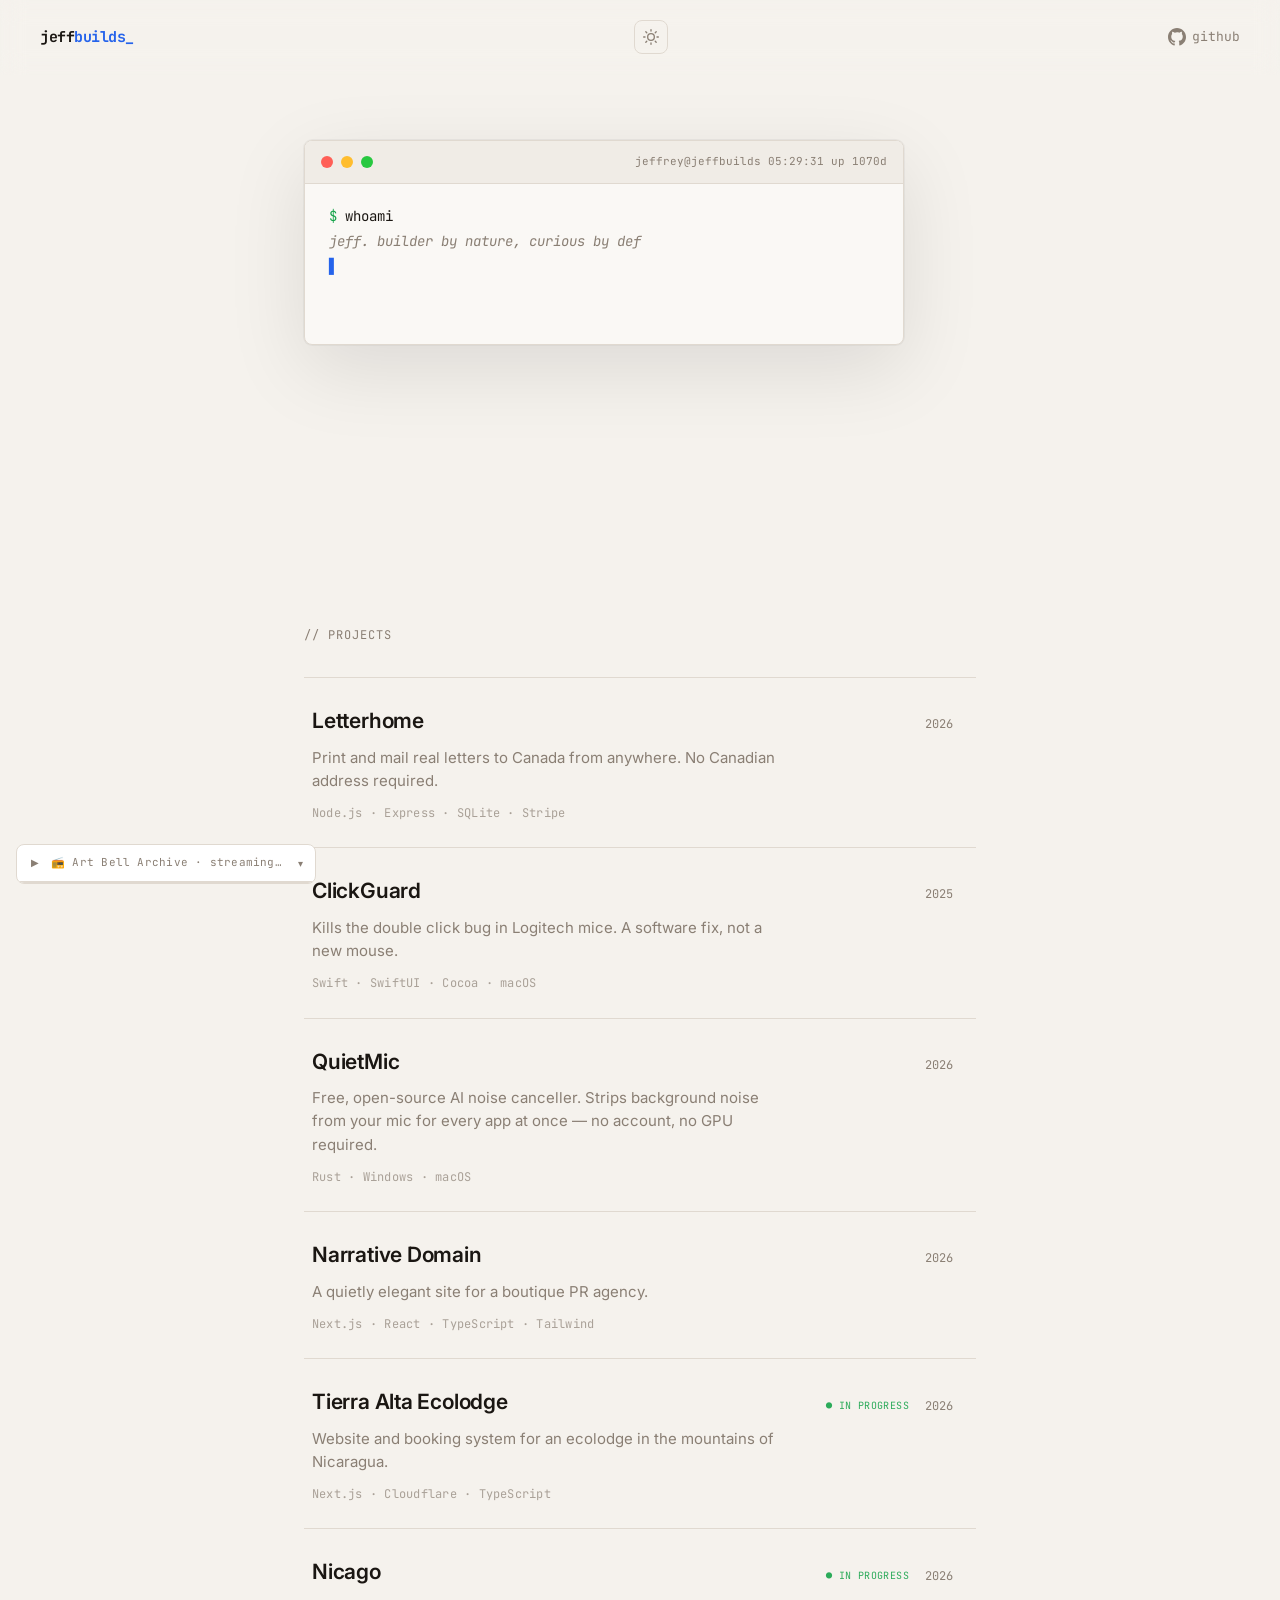
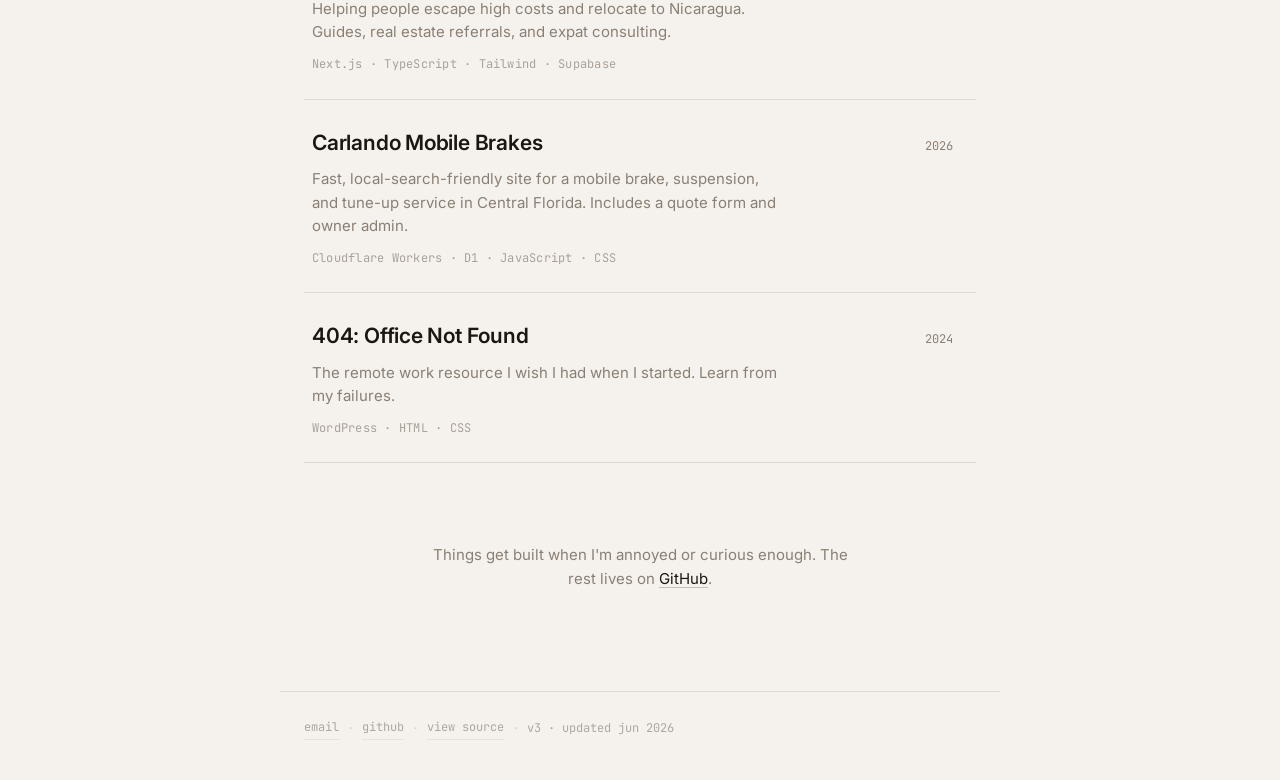
==== index.html @ b25c00d7 "Swap WatchTab for QuietMic; add noise-cancel project Co-Authored-By: Claude Sonnet 4.6 <noreply@anth" ====
<!DOCTYPE html>
<html lang="en">
<head>
  <meta charset="UTF-8">
  <script>document.documentElement.className += ' js';</script>
  <meta name="viewport" content="width=device-width, initial-scale=1.0">
  <title>Jeff Builds</title>
  <link rel="icon" type="image/svg+xml" href="favicon.svg">
  <link rel="apple-touch-icon" href="favicon.svg">
  <meta name="description" content="Jeff builds websites and tools like Letterhome, ClickGuard, Go on PR, and more. Usually because something annoyed him first.">
  <link rel="canonical" href="https://jeffbuilds.ca/">
  <meta property="og:type" content="website">
  <meta property="og:url" content="https://jeffbuilds.ca/">
  <meta property="og:title" content="Jeff Builds">
  <meta property="og:description" content="Jeff builds websites and tools like Letterhome, ClickGuard, Go on PR, and more. Usually because something annoyed him first.">
  <meta property="og:image" content="https://jeffbuilds.ca/og-image.png">
  <meta property="og:image:width" content="1200">
  <meta property="og:image:height" content="630">
  <meta name="twitter:card" content="summary_large_image">
  <meta name="twitter:title" content="Jeff Builds">
  <meta name="twitter:description" content="Websites and tools, usually built because something annoyed me first.">
  <meta name="twitter:image" content="https://jeffbuilds.ca/og-image.png">
  <meta name="theme-color" content="#0b0b0b">
  <link rel="preconnect" href="https://fonts.googleapis.com">
  <link rel="preconnect" href="https://fonts.gstatic.com" crossorigin>
  <link href="https://fonts.googleapis.com/css2?family=JetBrains+Mono:ital,wght@0,400;0,500;0,700;1,400&family=Inter:wght@400;500;600&display=swap" rel="stylesheet">
  <link rel="stylesheet" href="style.css">
  <!-- Privacy-friendly analytics (GoatCounter): no cookies, no banner -->
  <script data-goatcounter="https://jeffbuilds.goatcounter.com/count" async src="//gc.zgo.at/count.js"></script>
</head>
<body>
<!--
       _       __   __  _           _  _      _
      (_) ___ / _| / _|| |__  _  _ (_)| | __| | ___
      | |/ -_)  _||  _|| '_ \| || || || |/ _` |(_-<
     _/ |\___|_|  |_|  |_.__/ \_,_||_||_|\__,_|/__/
    |__/

    hand-coded by a human. no framework, no build step, 0 dependencies.
    you found the source. nice. the whole thing lives on github:
    https://github.com/officenotfound/jeffbuilds
    say hi → 404officenotfound@gmail.com   (or just type `help` up top)
-->

  <div class="crt-overlay" aria-hidden="true"></div>

  <nav>
    <span class="logo">jeff<span class="accent">builds</span><span class="cursor-blink">_</span></span>
    <button class="theme-toggle" id="theme-toggle" aria-label="Toggle light/dark mode">
      <svg class="icon-sun" width="16" height="16" viewBox="0 0 24 24" fill="none" stroke="currentColor" stroke-width="2" stroke-linecap="round" stroke-linejoin="round"><circle cx="12" cy="12" r="5"/><line x1="12" y1="1" x2="12" y2="3"/><line x1="12" y1="21" x2="12" y2="23"/><line x1="4.22" y1="4.22" x2="5.64" y2="5.64"/><line x1="18.36" y1="18.36" x2="19.78" y2="19.78"/><line x1="1" y1="12" x2="3" y2="12"/><line x1="21" y1="12" x2="23" y2="12"/><line x1="4.22" y1="19.78" x2="5.64" y2="18.36"/><line x1="18.36" y1="5.64" x2="19.78" y2="4.22"/></svg>
      <svg class="icon-moon" width="16" height="16" viewBox="0 0 24 24" fill="none" stroke="currentColor" stroke-width="2" stroke-linecap="round" stroke-linejoin="round"><path d="M21 12.79A9 9 0 1 1 11.21 3 7 7 0 0 0 21 12.79z"/></svg>
    </button>
    <a class="nav-github" href="https://github.com/officenotfound" target="_blank" rel="noopener">
      <svg width="18" height="18" viewBox="0 0 24 24" fill="currentColor"><path d="M12 0C5.374 0 0 5.373 0 12c0 5.302 3.438 9.8 8.207 11.387.599.111.793-.261.793-.577v-2.234c-3.338.726-4.033-1.416-4.033-1.416-.546-1.387-1.333-1.756-1.333-1.756-1.089-.745.083-.729.083-.729 1.205.084 1.839 1.237 1.839 1.237 1.07 1.834 2.807 1.304 3.492.997.107-.775.418-1.305.762-1.604-2.665-.305-5.467-1.334-5.467-5.931 0-1.311.469-2.381 1.236-3.221-.124-.303-.535-1.524.117-3.176 0 0 1.008-.322 3.301 1.23A11.509 11.509 0 0112 5.803c1.02.005 2.047.138 3.006.404 2.291-1.552 3.297-1.23 3.297-1.23.653 1.653.242 2.874.118 3.176.77.84 1.235 1.911 1.235 3.221 0 4.609-2.807 5.624-5.479 5.921.43.372.823 1.102.823 2.222v3.293c0 .319.192.694.801.576C20.566 21.797 24 17.3 24 12c0-6.627-5.373-12-12-12z"/></svg>
      github
    </a>
  </nav>

  <section class="hero">
    <div class="terminal" id="terminal" aria-label="Terminal introduction">
      <div class="terminal-bar">
        <span class="dot dot-red"></span>
        <span class="dot dot-yellow"></span>
        <span class="dot dot-green"></span>
        <span class="terminal-title">jeffrey@jeffbuilds ~ zsh</span>
      </div>
      <div class="terminal-body" id="terminal-body">
        <div class="t-static">
          <div class="t-line"><span class="t-prompt">$ </span><span class="t-cmd">whoami</span></div>
          <div class="t-line t-output highlight">jeff. builder by nature, curious by default.</div>
          <div class="t-line"><span class="t-prompt">$ </span><span class="t-cmd">ls ./shipped</span></div>
          <div class="t-line t-output">Nicago/ Letterhome/ Clickguard/ Go On PR/ 404: Office Not Found/</div>
          <div class="t-line"><span class="t-prompt">$ </span><span class="t-cmd">cat why.txt</span></div>
          <div class="t-line t-output highlight">the day job pays the bills. this is what i actually love.</div>
        </div>
        <span class="t-cursor" id="t-cursor">▋</span>
      </div>
    </div>

    <div class="hero-sub" id="hero-sub">
      <p class="hero-tagline">I build websites and tools. Usually because something annoyed me first.</p>
      <a href="https://tierraaltaecolodge.com" target="_blank" rel="noopener" class="status-pill">
        <span class="pulse-dot"></span>
        currently building: <strong>Tierra Alta</strong> + <strong>Nicago</strong>
      </a>
    </div>
  </section>

  <section class="projects">
    <p class="section-label">// projects</p>
    <div class="projects-list" id="cards">

      <a href="https://letterhome.ca" target="_blank" rel="noopener" class="project">
        <div class="project-head">
          <h3 class="project-name">Letterhome</h3>
          <span class="project-meta">2026 <span class="project-arrow" aria-hidden="true">↗</span></span>
        </div>
        <p class="project-desc">Print and mail real letters to Canada from anywhere. No Canadian address required.</p>
        <p class="project-stack">Node.js · Express · SQLite · Stripe</p>
      </a>

      <a href="https://github.com/officenotfound/Clickguard" target="_blank" rel="noopener" class="project">
        <div class="project-head">
          <h3 class="project-name">ClickGuard</h3>
          <span class="project-meta">2025 <span class="project-arrow" aria-hidden="true">↗</span></span>
        </div>
        <p class="project-desc">Kills the double click bug in Logitech mice. A software fix, not a new mouse.</p>
        <p class="project-stack">Swift · SwiftUI · Cocoa · macOS</p>
      </a>

      <a href="https://github.com/officenotfound/noise-cancel" target="_blank" rel="noopener" class="project">
        <div class="project-head">
          <h3 class="project-name">QuietMic</h3>
          <span class="project-meta">2026 <span class="project-arrow" aria-hidden="true">↗</span></span>
        </div>
        <p class="project-desc">Free, open-source AI noise canceller. Strips background noise from your mic for every app at once — no account, no GPU required.</p>
        <p class="project-stack">Rust · Windows · macOS</p>
      </a>

      <a href="https://narrative-domain.pages.dev/" target="_blank" rel="noopener" class="project">
        <div class="project-head">
          <h3 class="project-name">Narrative Domain</h3>
          <span class="project-meta">2026 <span class="project-arrow" aria-hidden="true">↗</span></span>
        </div>
        <p class="project-desc">A quietly elegant site for a boutique PR agency.</p>
        <p class="project-stack">Next.js · React · TypeScript · Tailwind</p>
      </a>

      <a href="https://tierraaltaecolodge.com" target="_blank" rel="noopener" class="project">
        <div class="project-head">
          <h3 class="project-name">Tierra Alta Ecolodge</h3>
          <span class="project-meta"><span class="wip">● in progress</span> 2026 <span class="project-arrow" aria-hidden="true">↗</span></span>
        </div>
        <p class="project-desc">Website and booking system for an ecolodge in the mountains of Nicaragua.</p>
        <p class="project-stack">Next.js · Cloudflare · TypeScript</p>
      </a>

      <a href="https://www.nicago.com" target="_blank" rel="noopener" class="project">
        <div class="project-head">
          <h3 class="project-name">Nicago</h3>
          <span class="project-meta"><span class="wip">● in progress</span> 2026 <span class="project-arrow" aria-hidden="true">↗</span></span>
        </div>
        <p class="project-desc">Helping people escape high costs and relocate to Nicaragua. Guides, real estate referrals, and expat consulting.</p>
        <p class="project-stack">Next.js · TypeScript · Tailwind · Supabase</p>
      </a>

      <a href="https://carlandomobilebrakes.com" target="_blank" rel="noopener" class="project">
        <div class="project-head">
          <h3 class="project-name">Carlando Mobile Brakes</h3>
          <span class="project-meta">2026 <span class="project-arrow" aria-hidden="true">↗</span></span>
        </div>
        <p class="project-desc">Fast, local-search-friendly site for a mobile brake, suspension, and tune-up service in Central Florida. Includes a quote form and owner admin.</p>
        <p class="project-stack">Cloudflare Workers · D1 · JavaScript · CSS</p>
      </a>

      <a href="https://404officenotfound.com" target="_blank" rel="noopener" class="project">
        <div class="project-head">
          <h3 class="project-name">404: Office Not Found</h3>
          <span class="project-meta">2024 <span class="project-arrow" aria-hidden="true">↗</span></span>
        </div>
        <p class="project-desc">The remote work resource I wish I had when I started. Learn from my failures.</p>
        <p class="project-stack">WordPress · HTML · CSS</p>
      </a>

    </div>
  </section>

  <section class="more">
    <p class="more-text">Things get built when I'm annoyed or curious enough. The rest lives on <a href="https://github.com/officenotfound" target="_blank" rel="noopener">GitHub</a>.</p>
  </section>

  <div id="bell-player" class="bell-player">
    <div class="bell-bar" id="bell-bar">
      <button class="bell-pp" id="bell-pp" aria-label="Play/pause Art Bell">▶</button>
      <span class="bell-eq" aria-hidden="true"><i></i><i></i><i></i><i></i></span>
      <span class="bell-info">
        <span class="bell-station">📻 Art Bell Archive · streaming radio</span>
        <span class="bell-ep-label" id="bell-ep-label"></span>
      </span>
      <button class="bell-chevron" id="bell-chevron" aria-label="Browse episodes">▾</button>
    </div>
    <div class="bell-mini-progress" id="bell-mini-progress"><div class="bell-mini-fill" id="bell-mini-fill"></div></div>
    <div class="bell-panel" id="bell-panel" hidden>
      <button class="bell-close" id="bell-close" aria-label="Collapse player">▾ collapse</button>
      <div class="bell-transport">
        <button class="bell-transport-btn" id="bell-prev" aria-label="Previous episode">
          <span class="bell-transport-icon">⏮</span>
          <span class="bell-transport-label">prev</span>
        </button>
        <button class="bell-transport-btn bell-transport-main" id="bell-pp2" aria-label="Play/pause">
          <span class="bell-transport-icon" id="bell-pp2-icon">▶</span>
          <span class="bell-transport-label" id="bell-pp2-label">play</span>
        </button>
        <button class="bell-transport-btn" id="bell-next" aria-label="Next episode">
          <span class="bell-transport-icon">⏭</span>
          <span class="bell-transport-label">next</span>
        </button>
        <button class="bell-transport-btn" id="bell-shuffle" aria-label="Shuffle">
          <span class="bell-transport-icon">⇄</span>
          <span class="bell-transport-label">shuffle</span>
        </button>
      </div>
      <div class="bell-progress">
        <span class="bell-time" id="bell-time">0:00</span>
        <div class="bell-seek" id="bell-seek"><div class="bell-fill" id="bell-fill"></div></div>
        <span class="bell-dur" id="bell-dur">--:--</span>
      </div>
      <div class="bell-vol">
        <span class="bell-vol-icon">▸</span>
        <input type="range" class="bell-vol-range" id="bell-vol" min="0" max="100" value="80" aria-label="Volume">
        <span class="bell-vol-pct" id="bell-vol-pct">80%</span>
      </div>
      <div class="bell-search-wrap">
        <input type="search" class="bell-search" id="bell-search" placeholder="search episodes..." autocomplete="off" spellcheck="false">
      </div>
      <div class="bell-list" id="bell-list">
        <div class="bell-hint">loading episodes...</div>
      </div>
    </div>
  </div>

  <footer>
    <div class="foot-line foot-dim">
      <a href="mailto:404officenotfound@gmail.com">email</a>
      <span class="footer-sep">·</span>
      <a href="https://github.com/officenotfound" target="_blank" rel="noopener">github</a>
      <span class="footer-sep">·</span>
      <a href="https://github.com/officenotfound/jeffbuilds" target="_blank" rel="noopener">view source</a>
      <span class="footer-sep">·</span>
      <span>v3 · updated jun 2026</span>
    </div>
  </footer>

  <script src="script.js"></script>
</body>
</html>
---- style.css ----
*, *::before, *::after { box-sizing: border-box; margin: 0; padding: 0; }

:root {
  --bg: #0b0b0b;
  --surface: #141414;
  --surface-2: #1a1a1a;
  --border: #242424;
  --border-hover: #333;
  --text: #e2dbd0;
  --muted: #5a5550;
  --accent: #4d9fff;
  --accent-dim: rgba(77, 159, 255, 0.12);
  --green: #4ade80;
  --green-dim: rgba(74, 222, 128, 0.15);
  --red: #f87171;
  --yellow: #fbbf24;
  --radius: 16px;
  --font-mono: 'JetBrains Mono', 'Fira Code', monospace;
  --font-sans: 'Inter', system-ui, sans-serif;
}

/* ── light mode ── */
body.light {
  --bg: #f5f2ed;
  --surface: #ffffff;
  --surface-2: #f0ece6;
  --border: #e0d9d0;
  --border-hover: #c8bfb4;
  --text: #1a1612;
  --muted: #8a7f74;
  --accent: #2563eb;
  --accent-dim: rgba(37, 99, 235, 0.1);
  --green: #16a34a;
  --green-dim: rgba(22, 163, 74, 0.12);
}

body.light .terminal { background: #faf8f5; box-shadow: 0 0 0 1px rgba(0,0,0,0.04), 0 24px 80px rgba(0,0,0,0.1); }
body.light .terminal-bar { background: #f0ece6; }
body.light .terminal-body { color: #5a4f44; }
body.light .t-output { color: #8a7f74; }
body.light .mouse-body { border-color: #bbb; background: #ddd; }
body.light .mouse-btn { background: #e8e8e8; }
body.light .mouse-btn.active { background: #d0d0d0; }
body.light .mouse-scroll::before { background: #bbb; }
body.light .envelope-body { background: #f0e8d8; }
body.light .envelope-flap { background: #e4d8c4; }
body.light .envelope-letter { background: #fff; }
body.light .glitch-text { color: var(--text); }

html { scroll-behavior: smooth; }

body {
  background: var(--bg);
  color: var(--text);
  font-family: var(--font-sans);
  font-size: 16px;
  line-height: 1.6;
  min-height: 100vh;
  overflow-x: hidden;
}

/* ── nav ── */
nav {
  position: fixed;
  top: 0;
  left: 0;
  right: 0;
  z-index: 100;
  display: flex;
  align-items: center;
  justify-content: space-between;
  padding: 20px 40px;
  border-bottom: 1px solid transparent;
  backdrop-filter: blur(12px);
  -webkit-backdrop-filter: blur(12px);
  transition: border-color 0.3s;
}
nav.scrolled { border-bottom-color: var(--border); }

.logo {
  font-family: var(--font-mono);
  font-size: 15px;
  font-weight: 700;
  letter-spacing: -0.5px;
  color: var(--text);
}
.logo .accent { color: var(--accent); }
.cursor-blink {
  color: var(--accent);
  animation: blink 1.1s step-end infinite;
}
@keyframes blink { 0%, 100% { opacity: 1; } 50% { opacity: 0; } }

/* ── theme toggle ── */
.theme-toggle {
  display: flex;
  align-items: center;
  justify-content: center;
  width: 34px;
  height: 34px;
  border-radius: 8px;
  border: 1px solid var(--border);
  background: transparent;
  color: var(--muted);
  cursor: pointer;
  transition: color 0.2s, border-color 0.2s, background 0.2s;
}
.theme-toggle:hover { color: var(--text); border-color: var(--border-hover); background: var(--surface); }
.icon-sun  { display: none; }
.icon-moon { display: block; }
body.light .icon-sun  { display: block; }
body.light .icon-moon { display: none; }

.nav-github {
  display: flex;
  align-items: center;
  gap: 6px;
  font-family: var(--font-mono);
  font-size: 13px;
  color: var(--muted);
  text-decoration: none;
  transition: color 0.2s;
}
.nav-github:hover { color: var(--text); }

/* ── hero ── */
.hero {
  position: relative;
  z-index: 1;
  display: flex;
  flex-direction: column;
  justify-content: flex-start;
  align-items: flex-start;
  max-width: 720px;
  margin: 0 auto;
  padding: 140px 24px 64px;
  gap: 36px;
}

/* ── terminal ── */
.terminal {
  width: 100%;
  max-width: 600px;
  background: #0f0f0f;
  border: 1px solid var(--border);
  border-radius: 8px;
  box-shadow: 0 1px 0 rgba(255,255,255,0.02), 0 12px 32px rgba(0,0,0,0.45);
  overflow: hidden;
  opacity: 0;
  transform: translateY(12px);
  animation: fadeUp 0.5s 0.15s ease forwards;
}
@keyframes fadeUp { to { opacity: 1; transform: translateY(0); } }

.terminal-bar {
  display: flex;
  align-items: center;
  gap: 8px;
  padding: 12px 16px;
  background: #131313;
  border-bottom: 1px solid var(--border);
}
.dot {
  width: 12px;
  height: 12px;
  border-radius: 50%;
}
.dot-red    { background: #ff5f57; }
.dot-yellow { background: #ffbd2e; }
.dot-green  { background: #28c840; }

.terminal-title {
  margin-left: auto;
  min-width: 0;            /* allow it to shrink/ellipsis instead of forcing width */
  font-family: var(--font-mono);
  font-size: 11px;
  color: var(--muted);
  white-space: nowrap;
  overflow: hidden;
  text-overflow: ellipsis;
  padding-left: 12px;
}
.terminal-bar { min-width: 0; }

.terminal-body {
  padding: 20px 24px 24px;
  font-family: var(--font-mono);
  font-size: 14px;
  line-height: 1.8;
  color: #c8c0b4;
  min-height: 160px;
  position: relative;
  overflow-wrap: anywhere;
}
.terminal-body.interactive {
  max-height: 340px;
  overflow-y: auto;
  scrollbar-width: thin;
}
.t-line { display: block; word-break: break-word; }
.t-prompt { color: var(--green); }
.t-cmd    { color: var(--text); }
.t-output { color: var(--muted); padding-left: 0; white-space: pre-wrap; }
.t-output.highlight { color: var(--accent); font-style: italic; }
.t-output.dim { color: var(--muted); opacity: 0.7; }
.t-output.t-error { color: #f87171; }

/* interactive input line */
.t-input-line { display: flex; align-items: baseline; }
.t-input {
  flex: 1;
  min-width: 0;
  background: transparent;
  border: none;
  outline: none;
  color: var(--text);
  font-family: var(--font-mono);
  font-size: inherit;
  line-height: inherit;
  caret-color: var(--accent);
  padding: 0;
}
.t-input::placeholder { color: var(--muted); opacity: 0.5; }
.t-cursor {
  display: inline-block;
  color: var(--accent);
  animation: blink 1.1s step-end infinite;
  font-size: 13px;
}

/* static fallback: shown to no-JS / crawlers, hidden once JS takes over */
.js .t-static { display: none; }
html:not(.js) .t-cursor { display: none; }
html:not(.js) .hero-sub { opacity: 1; }

/* ── hero sub ── */
.hero-sub {
  display: flex;
  flex-direction: column;
  align-items: flex-start;
  gap: 16px;
  max-width: 600px;
  opacity: 0;
  transition: opacity 0.6s ease;
}
.hero-sub.visible { opacity: 1; }

.hero-tagline {
  font-size: 15px;
  color: var(--muted);
  font-family: var(--font-mono);
  letter-spacing: 0.02em;
  text-align: left;
  line-height: 1.6;
}

.status-pill {
  display: inline-flex;
  align-items: center;
  gap: 10px;
  padding: 8px 16px;
  background: var(--green-dim);
  border: 1px solid rgba(74, 222, 128, 0.2);
  border-radius: 100px;
  font-family: var(--font-mono);
  font-size: 12px;
  color: var(--green);
  text-decoration: none;
  transition: background 0.2s, border-color 0.2s;
}
.status-pill:hover { background: rgba(74, 222, 128, 0.22); border-color: rgba(74, 222, 128, 0.4); }
.status-pill strong { color: #fff; }

.pulse-dot {
  width: 8px;
  height: 8px;
  border-radius: 50%;
  background: var(--green);
  position: relative;
  flex-shrink: 0;
}
.pulse-dot::after {
  content: '';
  position: absolute;
  inset: -3px;
  border-radius: 50%;
  background: var(--green);
  opacity: 0.4;
  animation: pulse 2s ease-out infinite;
}
@keyframes pulse {
  0%   { transform: scale(1); opacity: 0.4; }
  70%  { transform: scale(2.4); opacity: 0; }
  100% { transform: scale(1); opacity: 0; }
}

/* ── section label ── */
.section-label {
  font-family: var(--font-mono);
  font-size: 12px;
  color: var(--muted);
  letter-spacing: 0.08em;
  text-transform: uppercase;
  margin-bottom: 32px;
}

/* ── projects ── */
.projects {
  position: relative;
  z-index: 1;
  max-width: 720px;
  margin: 0 auto;
  padding: 80px 24px;
}

.projects-list {
  display: flex;
  flex-direction: column;
}

/* ── project row ── */
.project {
  display: block;
  text-decoration: none;
  color: var(--text);
  padding: 26px 8px 24px;
  border-top: 1px solid var(--border);
  transition: padding-left 0.3s cubic-bezier(0.22,1,0.36,1);
}
.projects-list .project:last-child { border-bottom: 1px solid var(--border); }
.project:hover { padding-left: 18px; }

.project-head {
  display: flex;
  align-items: baseline;
  justify-content: space-between;
  gap: 8px 16px;
  flex-wrap: wrap;
}
.project-name {
  font-size: 21px;
  font-weight: 600;
  letter-spacing: -0.01em;
  transition: color 0.2s;
}
.project:hover .project-name { color: var(--accent); }

.project-meta {
  flex-shrink: 0;
  font-family: var(--font-mono);
  font-size: 12px;
  color: var(--muted);
  display: inline-flex;
  align-items: center;
  gap: 8px;
}
.project-meta .wip {
  color: var(--green);
  font-size: 10px;
  letter-spacing: 0.04em;
  text-transform: uppercase;
  margin-right: 8px;
  opacity: 0.9;
}
.project-arrow {
  display: inline-block;
  opacity: 0;
  transform: translate(-4px, 2px);
  transition: opacity 0.25s, transform 0.25s, color 0.2s;
}
.project:hover .project-arrow {
  opacity: 1;
  transform: translate(0, 0);
  color: var(--accent);
}

.project-desc {
  font-size: 15px;
  color: var(--muted);
  line-height: 1.55;
  margin-top: 8px;
  max-width: 52ch;
}
.project-stack {
  font-family: var(--font-mono);
  font-size: 12px;
  color: var(--muted);
  opacity: 0.7;
  margin-top: 12px;
  letter-spacing: 0.02em;
}

/* scroll reveal */
.project {
  opacity: 0;
  transform: translateY(16px);
  transition: opacity 0.5s ease, transform 0.5s ease, padding-left 0.3s cubic-bezier(0.22,1,0.36,1), color 0.2s;
}
.project.revealed {
  opacity: 1;
  transform: translateY(0);
}
.project:nth-child(1) { transition-delay: 0s; }
.project:nth-child(2) { transition-delay: 0.06s; }
.project:nth-child(3) { transition-delay: 0.12s; }
.project:nth-child(4) { transition-delay: 0.18s; }

/* ── more section ── */
.more {
  position: relative;
  z-index: 1;
  max-width: 1100px;
  margin: 0 auto;
  padding: 0 24px 100px;
}
.more-text {
  font-size: 15px;
  color: var(--muted);
  max-width: 440px;
  margin: 0 auto;
  text-align: center;
}
.more-text a {
  color: var(--text);
  text-decoration: underline;
  text-underline-offset: 3px;
  text-decoration-color: var(--border-hover);
  transition: color 0.2s;
}
.more-text a:hover { color: var(--accent); }

/* ── footer ── */
footer {
  position: relative;
  z-index: 1;
  border-top: 1px solid var(--border);
  max-width: 720px;
  margin: 0 auto;
  padding: 22px 24px 40px;
  font-family: var(--font-mono);
  font-size: 12px;
  color: var(--muted);
}
.foot-line {
  display: flex;
  flex-wrap: wrap;
  align-items: center;
  gap: 8px;
  line-height: 1.9;
}
.foot-dim { opacity: 0.65; margin-top: 2px; }
footer a { color: var(--muted); text-decoration: none; border-bottom: 1px solid var(--border); transition: color 0.2s, border-color 0.2s; }
footer a:hover { color: var(--text); border-color: var(--border-hover); }
.footer-sep { opacity: 0.4; }

/* ── responsive ── */
@media (max-width: 680px) {
  nav { padding: 14px 16px; }
  .nav-github span, .nav-github { gap: 5px; }
  .hero { padding: 92px 16px 56px; gap: 32px; }
  .hero-tagline { font-size: 14px; line-height: 1.6; }
  .projects { padding: 56px 16px; }
  .more { padding: 0 16px 56px; }
  .terminal { max-width: 100%; }
  .terminal-body { font-size: 12px; padding: 16px; }
  .terminal-body.interactive { max-height: 300px; }
  .terminal-title { font-size: 10px; }
  .project { padding: 22px 4px 20px; }
  .project-name { font-size: 18px; }
  .project-desc { font-size: 14px; }
  .project-meta { font-size: 11px; }
  .section-label { margin-bottom: 24px; }
  footer { flex-wrap: wrap; padding: 22px 16px; }
}

@media (max-width: 380px) {
  .nav-github svg { display: none; }
  .terminal-body { font-size: 11px; }
  .project-name { font-size: 17px; }
}

/* ── matrix rain canvas ── */
.matrix-canvas {
  position: fixed;
  inset: 0;
  z-index: 9998;
  pointer-events: none;
}

/* ── pong (CRT takeover of the terminal body) ── */
.pong {
  position: absolute;
  inset: 0;
  z-index: 6;
  background: #060a08;
  overflow: hidden;
  cursor: none;
}
.pong canvas { display: block; width: 100%; height: 100%; }
.pong .pong-scan {
  position: absolute;
  inset: 0;
  pointer-events: none;
  background: repeating-linear-gradient(
    to bottom,
    rgba(0,0,0,0) 0px,
    rgba(0,0,0,0) 2px,
    rgba(0,0,0,0.28) 3px,
    rgba(0,0,0,0.28) 3px
  );
}
.pong .pong-scan::after {
  content: '';
  position: absolute;
  inset: 0;
  background: radial-gradient(ellipse at center, transparent 60%, rgba(0,0,0,0.45) 100%);
}
.pong .pong-hint {
  position: absolute;
  bottom: 6px; left: 0; right: 0;
  text-align: center;
  font-family: var(--font-mono);
  font-size: 11px;
  color: #6cf0a0;
  opacity: 0.75;
  pointer-events: none;
}

/* ── CRT / retro mode ── */
.crt-overlay {
  position: fixed;
  inset: 0;
  z-index: 9997;
  pointer-events: none;
  opacity: 0;
  transition: opacity 0.25s ease;
  background:
    repeating-linear-gradient(
      to bottom,
      rgba(0,0,0,0) 0px,
      rgba(0,0,0,0) 2px,
      rgba(0,0,0,0.16) 3px,
      rgba(0,0,0,0.16) 3px
    );
}
.crt-overlay::after {
  content: '';
  position: absolute;
  inset: 0;
  background: radial-gradient(ellipse at center, transparent 55%, rgba(0,0,0,0.35) 100%);
}
body.crt .crt-overlay { opacity: 1; animation: crtFlicker 0.12s infinite steps(2); }
body.crt { text-shadow: 0 0 2px rgba(77,159,255,0.45); }
body.crt.light { text-shadow: 0 0 2px rgba(37,99,235,0.35); }
@keyframes crtFlicker {
  0%   { opacity: 0.92; }
  100% { opacity: 1; }
}

@media (prefers-reduced-motion: reduce) {
  *, *::before, *::after {
    animation-duration: 0.001ms !important;
    animation-iteration-count: 1 !important;
    transition-duration: 0.001ms !important;
    scroll-behavior: auto !important;
  }
  .terminal, .hero-sub, .project { opacity: 1 !important; transform: none !important; }
  body.crt .crt-overlay { animation: none !important; }
}

/* ── art bell player ── */
.bell-player {
  position: fixed;
  left: 16px;
  bottom: 16px;
  z-index: 50;
  width: 300px;
  font-family: var(--font-mono);
  font-size: 11px;
  letter-spacing: 0.02em;
  background: var(--surface);
  border: 1px solid var(--border);
  border-radius: 8px;
  overflow: hidden;
  transition: border-color 0.2s, box-shadow 0.2s;
}
.bell-player.on { border-color: #c8842a; box-shadow: 0 0 0 1px rgba(200,132,42,0.18); }

/* collapsed bar */
.bell-bar {
  display: flex;
  align-items: center;
  gap: 8px;
  padding: 9px 10px;
  cursor: pointer;
  user-select: none;
}
.bell-pp {
  font-size: 10px;
  color: var(--muted);
  background: none;
  border: none;
  cursor: pointer;
  padding: 2px 4px;
  line-height: 1;
  flex-shrink: 0;
  transition: color 0.15s;
  border-radius: 3px;
}
.bell-pp:hover { color: var(--text); background: var(--surface-2); }
.bell-player.on .bell-pp { color: #c8842a; }

.bell-eq { display: none; align-items: flex-end; gap: 2px; height: 11px; flex-shrink: 0; }
.bell-player.on .bell-eq { display: inline-flex; }
.bell-eq i { display: block; width: 2px; height: 4px; background: #c8842a; border-radius: 1px; animation: beq 0.9s ease-in-out infinite; }
.bell-eq i:nth-child(2) { animation-delay: 0.25s; }
.bell-eq i:nth-child(3) { animation-delay: 0.5s; }
.bell-eq i:nth-child(4) { animation-delay: 0.15s; }
@keyframes beq { 0%,100%{height:3px} 50%{height:11px} }

.bell-info { flex: 1; min-width: 0; overflow: hidden; }
.bell-station { display: block; color: var(--muted); white-space: nowrap; overflow: hidden; text-overflow: ellipsis; }
.bell-ep-label { display: none; color: var(--text); font-size: 10px; white-space: nowrap; overflow: hidden; animation: bell-scroll 18s linear infinite; }
.bell-player.on .bell-station { display: none; }
.bell-player.on .bell-ep-label { display: block; }
@keyframes bell-scroll { 0%,20%{transform:translateX(0)} 80%,100%{transform:translateX(calc(-100% + 160px))} }

.bell-chevron { font-size: 10px; color: var(--muted); background: none; border: none; cursor: pointer; padding: 2px; flex-shrink: 0; transition: color 0.15s; }
.bell-chevron:hover { color: var(--text); }

/* mini progress bar under collapsed bar */
.bell-mini-progress { height: 2px; background: var(--border); }
.bell-mini-fill { height: 100%; width: 0; background: #c8842a; transition: width 0.5s linear; }

/* expanded panel */
.bell-panel { border-top: 1px solid var(--border); }
.bell-close {
  display: none;
  width: 100%;
  padding: 8px 12px;
  text-align: center;
  font-family: var(--font-mono);
  font-size: 10px;
  color: var(--muted);
  background: var(--surface-2);
  border: none;
  border-bottom: 1px solid var(--border);
  cursor: pointer;
  letter-spacing: 0.05em;
  transition: color 0.15s;
}
.bell-close:hover { color: var(--text); }
@media (max-width: 680px) {
  .bell-close { display: block; }
}

/* transport controls row */
.bell-transport {
  display: flex;
  align-items: center;
  justify-content: center;
  gap: 4px;
  padding: 10px 10px 8px;
  border-bottom: 1px solid var(--border);
}
.bell-transport-btn {
  display: flex;
  flex-direction: column;
  align-items: center;
  gap: 3px;
  background: none;
  border: none;
  cursor: pointer;
  padding: 6px 10px;
  border-radius: 5px;
  color: var(--muted);
  transition: background 0.15s, color 0.15s;
  min-width: 44px;
}
.bell-transport-btn:hover { background: var(--surface-2); color: var(--text); }
.bell-transport-btn.on { color: #c8842a; }
.bell-transport-main { padding: 8px 14px; }
.bell-transport-main:hover { color: #c8842a; }
.bell-transport-icon { font-size: 13px; line-height: 1; }
.bell-transport-main .bell-transport-icon { font-size: 16px; }
.bell-transport-label { font-size: 8px; letter-spacing: 0.06em; color: var(--muted); }

/* seek row */
.bell-progress {
  display: flex;
  align-items: center;
  gap: 6px;
  padding: 7px 10px;
  border-bottom: 1px solid var(--border);
}
.bell-time, .bell-dur { color: var(--muted); font-size: 10px; flex-shrink: 0; width: 36px; }
.bell-dur { text-align: right; }
.bell-seek { flex: 1; height: 4px; background: var(--border); border-radius: 2px; cursor: pointer; position: relative; }
.bell-fill { height: 100%; width: 0; background: #c8842a; border-radius: 2px; pointer-events: none; }

/* volume row */
.bell-vol {
  display: flex;
  align-items: center;
  gap: 6px;
  padding: 6px 10px;
  border-bottom: 1px solid var(--border);
}
.bell-vol-icon { color: var(--muted); font-size: 10px; flex-shrink: 0; }
.bell-vol-range {
  flex: 1;
  -webkit-appearance: none;
  appearance: none;
  height: 3px;
  background: var(--border);
  border-radius: 2px;
  outline: none;
  cursor: pointer;
}
.bell-vol-range::-webkit-slider-thumb {
  -webkit-appearance: none;
  width: 11px; height: 11px;
  border-radius: 50%;
  background: #c8842a;
  cursor: pointer;
}
.bell-vol-range::-moz-range-thumb {
  width: 11px; height: 11px;
  border-radius: 50%;
  background: #c8842a;
  border: none;
  cursor: pointer;
}
.bell-vol-pct { color: var(--muted); font-size: 9px; flex-shrink: 0; width: 28px; text-align: right; }

/* search */
.bell-search-wrap { padding: 6px 8px; border-bottom: 1px solid var(--border); }
.bell-search {
  width: 100%;
  background: var(--surface-2);
  border: 1px solid var(--border);
  border-radius: 4px;
  padding: 5px 8px;
  font-family: var(--font-mono);
  font-size: 10px;
  color: var(--text);
  outline: none;
  transition: border-color 0.15s;
}
.bell-search::placeholder { color: var(--muted); }
.bell-search:focus { border-color: #c8842a; }

/* episode list */
.bell-list { max-height: 420px; overflow-y: auto; scrollbar-width: thin; scrollbar-color: var(--border) transparent; }
.bell-hint { padding: 11px 10px; color: var(--muted); }
.bell-row { padding: 7px 10px; cursor: pointer; border-bottom: 1px solid var(--border); transition: background 0.1s; }
.bell-row:last-child { border-bottom: none; }
.bell-row:hover { background: var(--surface-2); }
.bell-row.on { background: rgba(200,132,42,0.1); }
.bell-row-preview { display: block; }
.bell-row-title { color: var(--text); font-size: 10px; white-space: nowrap; overflow: hidden; text-overflow: ellipsis; }
.bell-row-date { color: var(--muted); font-size: 9px; margin-top: 2px; }
.bell-row-detail { display: grid; grid-template-rows: 0fr; transition: grid-template-rows 0.2s ease; overflow: hidden; }
.bell-row-detail > * { min-height: 0; overflow: hidden; }
.bell-row:hover .bell-row-detail { grid-template-rows: 1fr; }
.bell-row:hover .bell-row-preview { display: none; }
.bell-row-full-title { color: var(--text); font-size: 10px; line-height: 1.4; margin-bottom: 5px; white-space: normal; }
.bell-row-meta { display: flex; flex-wrap: wrap; gap: 4px 10px; margin-bottom: 5px; }
.bell-row-meta span { color: var(--muted); font-size: 9px; }
.bell-badge { color: #c8842a !important; }
.bell-row-play { font-size: 9px; color: #c8842a; letter-spacing: 0.05em; }
.bell-err { padding: 10px; color: var(--red); font-size: 10px; }
.bell-no-results { padding: 10px; color: var(--muted); font-size: 10px; }

@media (max-width: 680px) {
  .bell-player {
    /* inline in page flow, above footer */
    position: static;
    width: 100%;
    border-radius: 0;
    border-left: none;
    border-right: none;
    border-bottom: none;
    max-height: none;
  }
  .bell-mini-progress { display: none; }
  .bell-list { max-height: 52vh; overflow-y: auto; }
  .bell-transport-btn { min-width: 40px; padding: 8px 10px; }
  .bell-transport-label { display: none; }
  .bell-transport-main { padding: 10px 16px; }
  .bell-transport-main .bell-transport-label { display: block; }
  .bell-row { padding: 11px 12px; }
  .bell-row-title { font-size: 11px; }
  .bell-search { font-size: 12px; padding: 8px 10px; }
  .bell-bar { padding: 12px 14px; cursor: pointer; }
  .bell-pp { font-size: 12px; padding: 3px 6px; }
}
@media (prefers-reduced-motion: reduce) {
  .bell-eq i { animation: none !important; height: 7px; }
  .bell-ep-label { animation: none !important; }
}
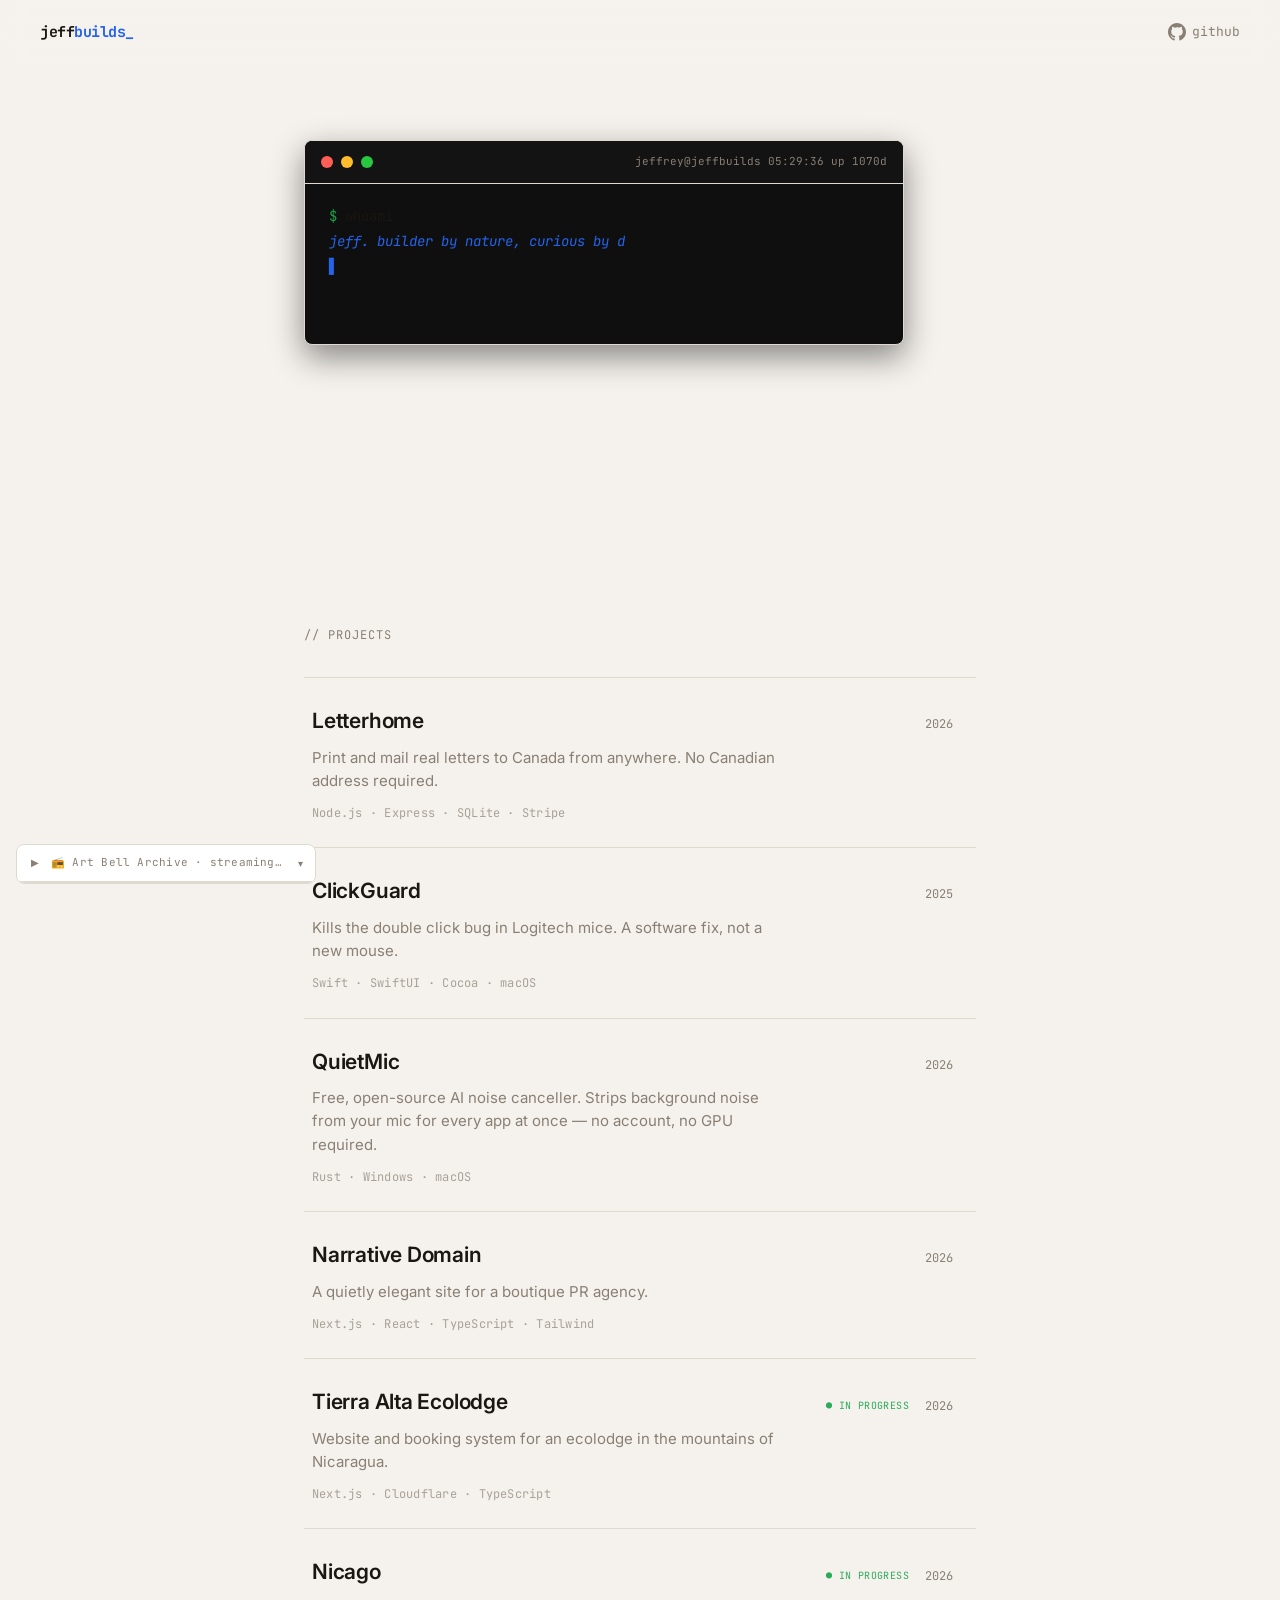
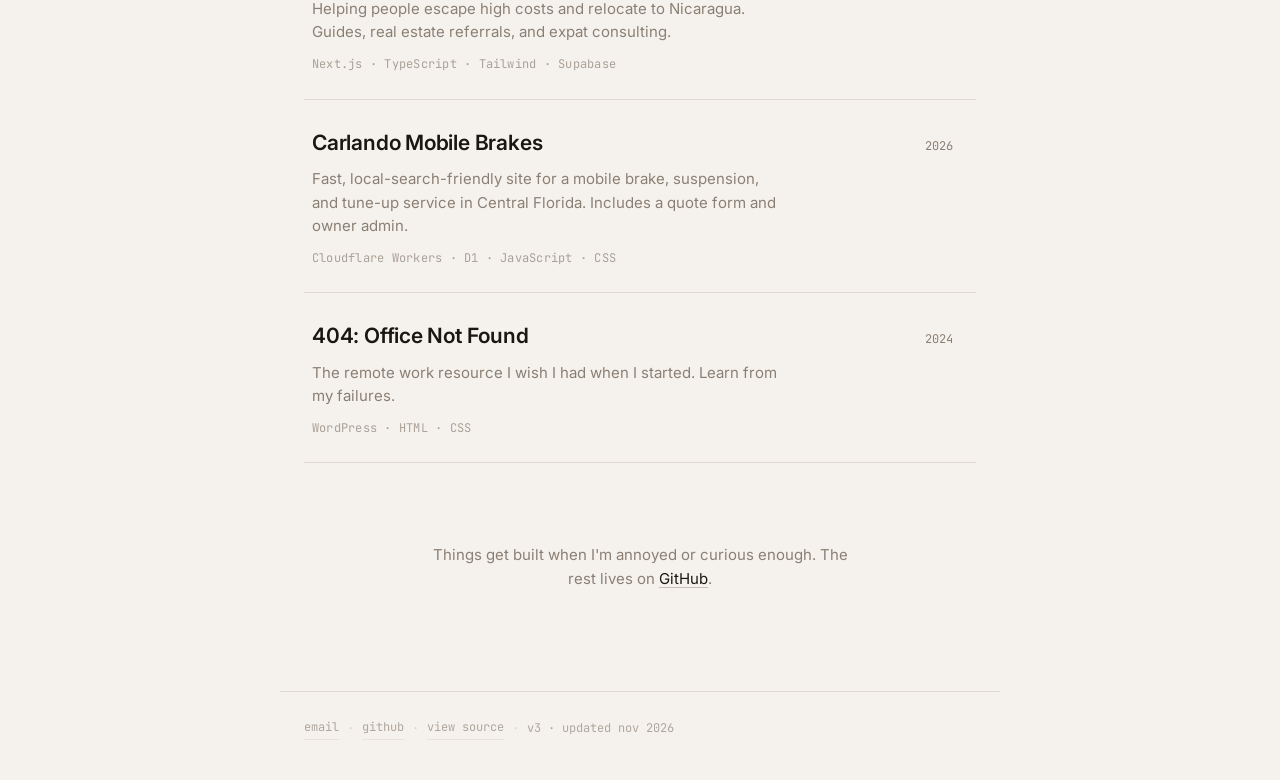
==== commit 830f098c: "System dark/light mode; remove manual toggle; update projects and footer - Replace body.light class " ====
--- a/index.html
+++ b/index.html
@@ -20,7 +20,8 @@
   <meta name="twitter:title" content="Jeff Builds">
   <meta name="twitter:description" content="Websites and tools, usually built because something annoyed me first.">
   <meta name="twitter:image" content="https://jeffbuilds.ca/og-image.png">
-  <meta name="theme-color" content="#0b0b0b">
+  <meta name="theme-color" content="#0b0b0b" media="(prefers-color-scheme: dark)">
+  <meta name="theme-color" content="#f5f2ed" media="(prefers-color-scheme: light)">
   <link rel="preconnect" href="https://fonts.googleapis.com">
   <link rel="preconnect" href="https://fonts.gstatic.com" crossorigin>
   <link href="https://fonts.googleapis.com/css2?family=JetBrains+Mono:ital,wght@0,400;0,500;0,700;1,400&family=Inter:wght@400;500;600&display=swap" rel="stylesheet">
@@ -46,10 +47,6 @@
 
   <nav>
     <span class="logo">jeff<span class="accent">builds</span><span class="cursor-blink">_</span></span>
-    <button class="theme-toggle" id="theme-toggle" aria-label="Toggle light/dark mode">
-      <svg class="icon-sun" width="16" height="16" viewBox="0 0 24 24" fill="none" stroke="currentColor" stroke-width="2" stroke-linecap="round" stroke-linejoin="round"><circle cx="12" cy="12" r="5"/><line x1="12" y1="1" x2="12" y2="3"/><line x1="12" y1="21" x2="12" y2="23"/><line x1="4.22" y1="4.22" x2="5.64" y2="5.64"/><line x1="18.36" y1="18.36" x2="19.78" y2="19.78"/><line x1="1" y1="12" x2="3" y2="12"/><line x1="21" y1="12" x2="23" y2="12"/><line x1="4.22" y1="19.78" x2="5.64" y2="18.36"/><line x1="18.36" y1="5.64" x2="19.78" y2="4.22"/></svg>
-      <svg class="icon-moon" width="16" height="16" viewBox="0 0 24 24" fill="none" stroke="currentColor" stroke-width="2" stroke-linecap="round" stroke-linejoin="round"><path d="M21 12.79A9 9 0 1 1 11.21 3 7 7 0 0 0 21 12.79z"/></svg>
-    </button>
     <a class="nav-github" href="https://github.com/officenotfound" target="_blank" rel="noopener">
       <svg width="18" height="18" viewBox="0 0 24 24" fill="currentColor"><path d="M12 0C5.374 0 0 5.373 0 12c0 5.302 3.438 9.8 8.207 11.387.599.111.793-.261.793-.577v-2.234c-3.338.726-4.033-1.416-4.033-1.416-.546-1.387-1.333-1.756-1.333-1.756-1.089-.745.083-.729.083-.729 1.205.084 1.839 1.237 1.839 1.237 1.07 1.834 2.807 1.304 3.492.997.107-.775.418-1.305.762-1.604-2.665-.305-5.467-1.334-5.467-5.931 0-1.311.469-2.381 1.236-3.221-.124-.303-.535-1.524.117-3.176 0 0 1.008-.322 3.301 1.23A11.509 11.509 0 0112 5.803c1.02.005 2.047.138 3.006.404 2.291-1.552 3.297-1.23 3.297-1.23.653 1.653.242 2.874.118 3.176.77.84 1.235 1.911 1.235 3.221 0 4.609-2.807 5.624-5.479 5.921.43.372.823 1.102.823 2.222v3.293c0 .319.192.694.801.576C20.566 21.797 24 17.3 24 12c0-6.627-5.373-12-12-12z"/></svg>
       github
@@ -227,7 +224,7 @@
       <span class="footer-sep">·</span>
       <a href="https://github.com/officenotfound/jeffbuilds" target="_blank" rel="noopener">view source</a>
       <span class="footer-sep">·</span>
-      <span>v3 · updated jun 2026</span>
+      <span>v3 · updated nov 2026</span>
     </div>
   </footer>
 
--- a/style.css
+++ b/style.css
@@ -19,33 +19,34 @@
   --font-sans: 'Inter', system-ui, sans-serif;
 }
 
-/* ── light mode ── */
-body.light {
-  --bg: #f5f2ed;
-  --surface: #ffffff;
-  --surface-2: #f0ece6;
-  --border: #e0d9d0;
-  --border-hover: #c8bfb4;
-  --text: #1a1612;
-  --muted: #8a7f74;
-  --accent: #2563eb;
-  --accent-dim: rgba(37, 99, 235, 0.1);
-  --green: #16a34a;
-  --green-dim: rgba(22, 163, 74, 0.12);
-}
-
-body.light .terminal { background: #faf8f5; box-shadow: 0 0 0 1px rgba(0,0,0,0.04), 0 24px 80px rgba(0,0,0,0.1); }
-body.light .terminal-bar { background: #f0ece6; }
-body.light .terminal-body { color: #5a4f44; }
-body.light .t-output { color: #8a7f74; }
-body.light .mouse-body { border-color: #bbb; background: #ddd; }
-body.light .mouse-btn { background: #e8e8e8; }
-body.light .mouse-btn.active { background: #d0d0d0; }
-body.light .mouse-scroll::before { background: #bbb; }
-body.light .envelope-body { background: #f0e8d8; }
-body.light .envelope-flap { background: #e4d8c4; }
-body.light .envelope-letter { background: #fff; }
-body.light .glitch-text { color: var(--text); }
+/* ── light mode via system preference ── */
+@media (prefers-color-scheme: light) {
+  :root {
+    --bg: #f5f2ed;
+    --surface: #ffffff;
+    --surface-2: #f0ece6;
+    --border: #e0d9d0;
+    --border-hover: #c8bfb4;
+    --text: #1a1612;
+    --muted: #8a7f74;
+    --accent: #2563eb;
+    --accent-dim: rgba(37, 99, 235, 0.1);
+    --green: #16a34a;
+    --green-dim: rgba(22, 163, 74, 0.12);
+  }
+  .terminal { background: #faf8f5; box-shadow: 0 0 0 1px rgba(0,0,0,0.04), 0 24px 80px rgba(0,0,0,0.1); }
+  .terminal-bar { background: #f0ece6; }
+  .terminal-body { color: #5a4f44; }
+  .t-output { color: #8a7f74; }
+  .mouse-body { border-color: #bbb; background: #ddd; }
+  .mouse-btn { background: #e8e8e8; }
+  .mouse-btn.active { background: #d0d0d0; }
+  .mouse-scroll::before { background: #bbb; }
+  .envelope-body { background: #f0e8d8; }
+  .envelope-flap { background: #e4d8c4; }
+  .envelope-letter { background: #fff; }
+  .glitch-text { color: var(--text); }
+}
 
 html { scroll-behavior: smooth; }
 
@@ -91,25 +92,6 @@
 }
 @keyframes blink { 0%, 100% { opacity: 1; } 50% { opacity: 0; } }
 
-/* ── theme toggle ── */
-.theme-toggle {
-  display: flex;
-  align-items: center;
-  justify-content: center;
-  width: 34px;
-  height: 34px;
-  border-radius: 8px;
-  border: 1px solid var(--border);
-  background: transparent;
-  color: var(--muted);
-  cursor: pointer;
-  transition: color 0.2s, border-color 0.2s, background 0.2s;
-}
-.theme-toggle:hover { color: var(--text); border-color: var(--border-hover); background: var(--surface); }
-.icon-sun  { display: none; }
-.icon-moon { display: block; }
-body.light .icon-sun  { display: block; }
-body.light .icon-moon { display: none; }
 
 .nav-github {
   display: flex;
@@ -551,7 +533,7 @@
 }
 body.crt .crt-overlay { opacity: 1; animation: crtFlicker 0.12s infinite steps(2); }
 body.crt { text-shadow: 0 0 2px rgba(77,159,255,0.45); }
-body.crt.light { text-shadow: 0 0 2px rgba(37,99,235,0.35); }
+@media (prefers-color-scheme: light) { body.crt { text-shadow: 0 0 2px rgba(37,99,235,0.35); } }
 @keyframes crtFlicker {
   0%   { opacity: 0.92; }
   100% { opacity: 1; }
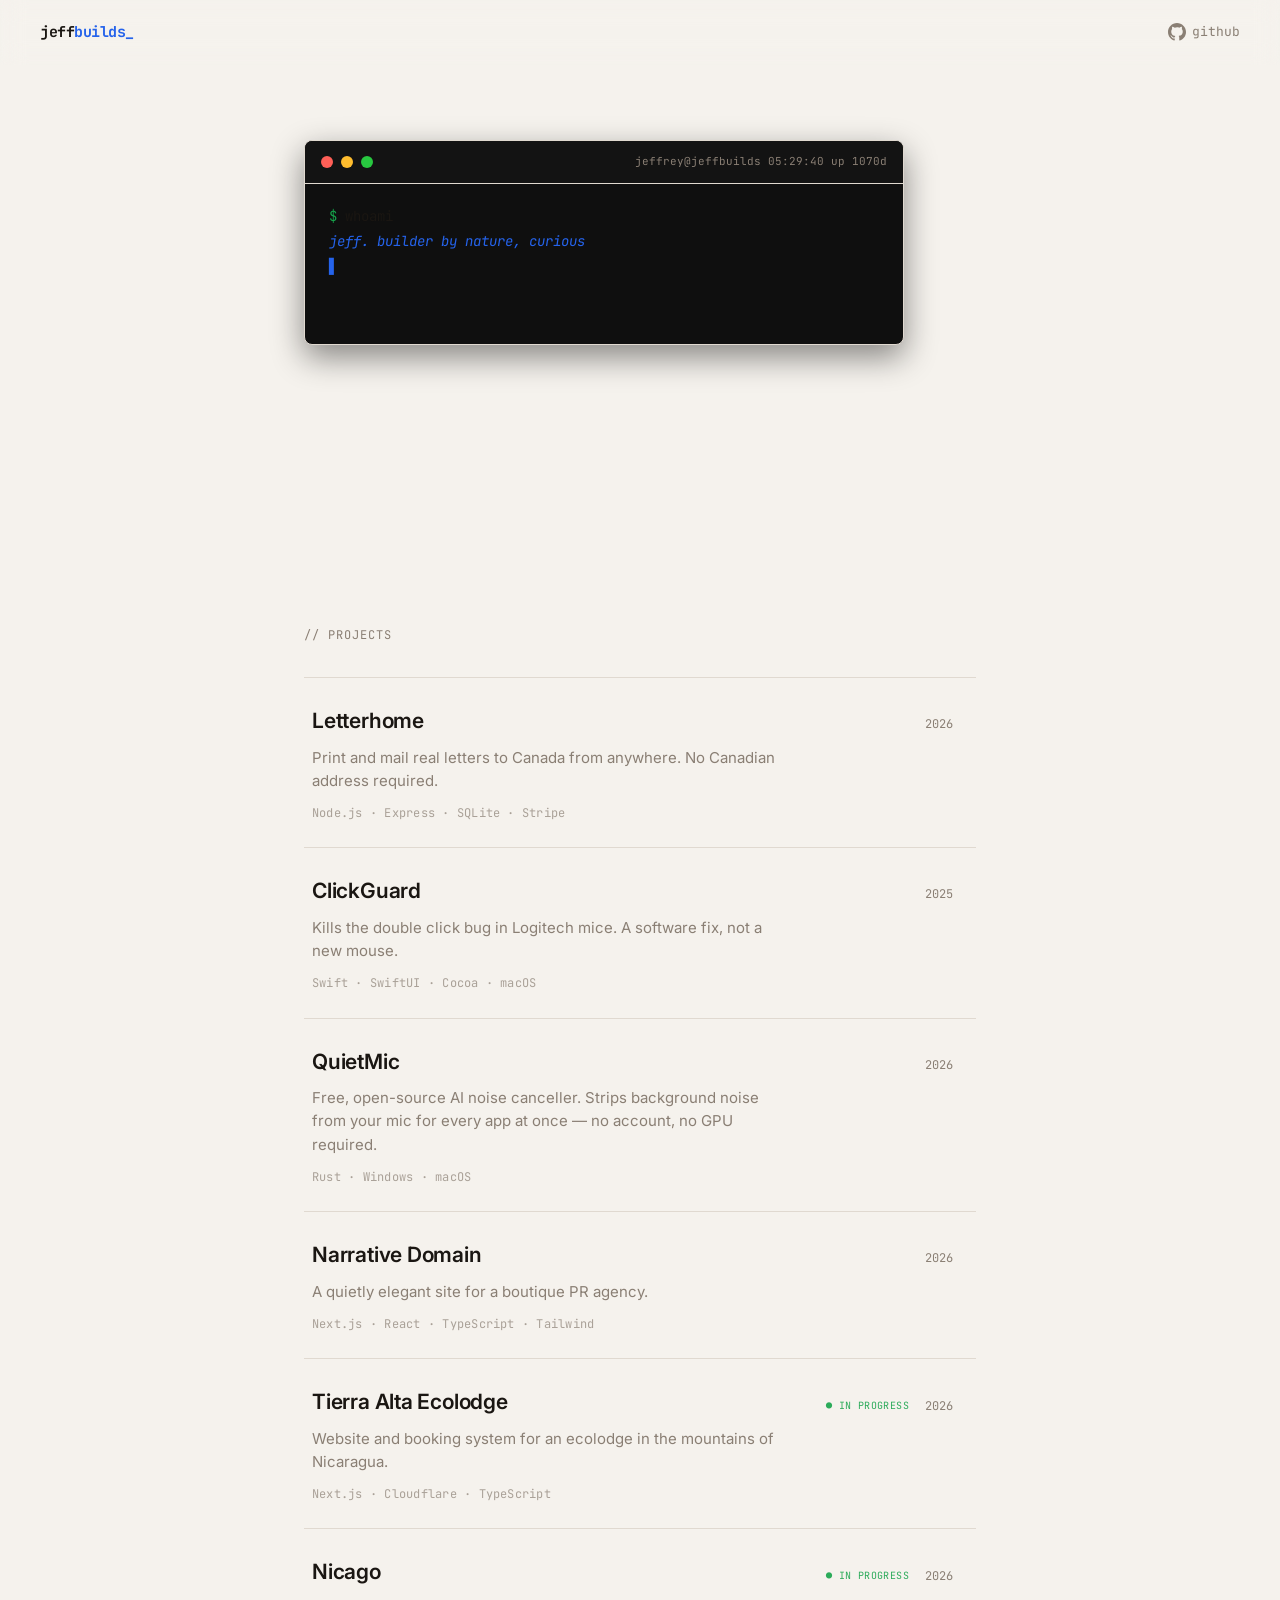
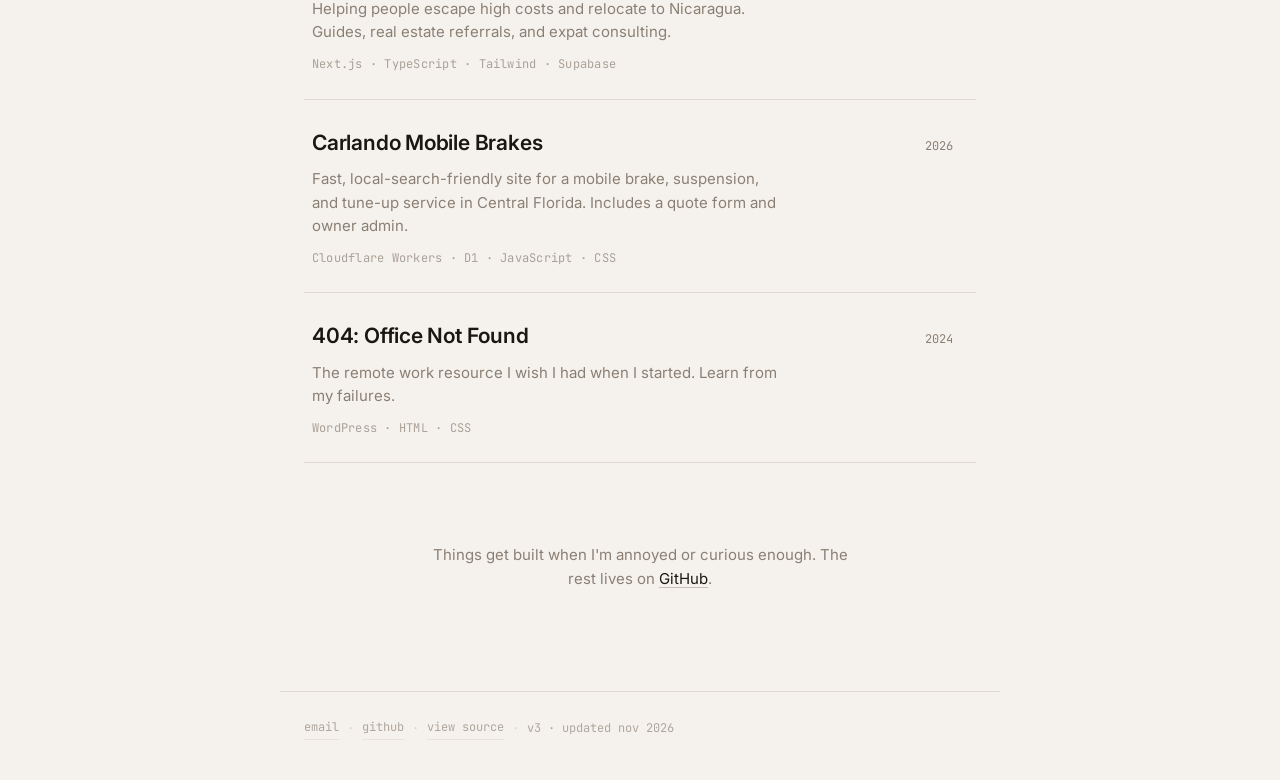
==== commit c42eed35: "Remove Art Bell radio player and radio command Co-Authored-By: Claude Sonnet 5.5 <noreply@anthropic." ====
--- a/index.html
+++ b/index.html
@@ -166,56 +166,6 @@
     <p class="more-text">Things get built when I'm annoyed or curious enough. The rest lives on <a href="https://github.com/officenotfound" target="_blank" rel="noopener">GitHub</a>.</p>
   </section>
 
-  <div id="bell-player" class="bell-player">
-    <div class="bell-bar" id="bell-bar">
-      <button class="bell-pp" id="bell-pp" aria-label="Play/pause Art Bell">▶</button>
-      <span class="bell-eq" aria-hidden="true"><i></i><i></i><i></i><i></i></span>
-      <span class="bell-info">
-        <span class="bell-station">📻 Art Bell Archive · streaming radio</span>
-        <span class="bell-ep-label" id="bell-ep-label"></span>
-      </span>
-      <button class="bell-chevron" id="bell-chevron" aria-label="Browse episodes">▾</button>
-    </div>
-    <div class="bell-mini-progress" id="bell-mini-progress"><div class="bell-mini-fill" id="bell-mini-fill"></div></div>
-    <div class="bell-panel" id="bell-panel" hidden>
-      <button class="bell-close" id="bell-close" aria-label="Collapse player">▾ collapse</button>
-      <div class="bell-transport">
-        <button class="bell-transport-btn" id="bell-prev" aria-label="Previous episode">
-          <span class="bell-transport-icon">⏮</span>
-          <span class="bell-transport-label">prev</span>
-        </button>
-        <button class="bell-transport-btn bell-transport-main" id="bell-pp2" aria-label="Play/pause">
-          <span class="bell-transport-icon" id="bell-pp2-icon">▶</span>
-          <span class="bell-transport-label" id="bell-pp2-label">play</span>
-        </button>
-        <button class="bell-transport-btn" id="bell-next" aria-label="Next episode">
-          <span class="bell-transport-icon">⏭</span>
-          <span class="bell-transport-label">next</span>
-        </button>
-        <button class="bell-transport-btn" id="bell-shuffle" aria-label="Shuffle">
-          <span class="bell-transport-icon">⇄</span>
-          <span class="bell-transport-label">shuffle</span>
-        </button>
-      </div>
-      <div class="bell-progress">
-        <span class="bell-time" id="bell-time">0:00</span>
-        <div class="bell-seek" id="bell-seek"><div class="bell-fill" id="bell-fill"></div></div>
-        <span class="bell-dur" id="bell-dur">--:--</span>
-      </div>
-      <div class="bell-vol">
-        <span class="bell-vol-icon">▸</span>
-        <input type="range" class="bell-vol-range" id="bell-vol" min="0" max="100" value="80" aria-label="Volume">
-        <span class="bell-vol-pct" id="bell-vol-pct">80%</span>
-      </div>
-      <div class="bell-search-wrap">
-        <input type="search" class="bell-search" id="bell-search" placeholder="search episodes..." autocomplete="off" spellcheck="false">
-      </div>
-      <div class="bell-list" id="bell-list">
-        <div class="bell-hint">loading episodes...</div>
-      </div>
-    </div>
-  </div>
-
   <footer>
     <div class="foot-line foot-dim">
       <a href="mailto:404officenotfound@gmail.com">email</a>
--- a/style.css
+++ b/style.css
@@ -386,6 +386,10 @@
 .project:nth-child(2) { transition-delay: 0.06s; }
 .project:nth-child(3) { transition-delay: 0.12s; }
 .project:nth-child(4) { transition-delay: 0.18s; }
+.project:nth-child(5) { transition-delay: 0.24s; }
+.project:nth-child(6) { transition-delay: 0.30s; }
+.project:nth-child(7) { transition-delay: 0.36s; }
+.project:nth-child(8) { transition-delay: 0.42s; }
 
 /* ── more section ── */
 .more {
@@ -549,235 +553,3 @@
   .terminal, .hero-sub, .project { opacity: 1 !important; transform: none !important; }
   body.crt .crt-overlay { animation: none !important; }
 }
-
-/* ── art bell player ── */
-.bell-player {
-  position: fixed;
-  left: 16px;
-  bottom: 16px;
-  z-index: 50;
-  width: 300px;
-  font-family: var(--font-mono);
-  font-size: 11px;
-  letter-spacing: 0.02em;
-  background: var(--surface);
-  border: 1px solid var(--border);
-  border-radius: 8px;
-  overflow: hidden;
-  transition: border-color 0.2s, box-shadow 0.2s;
-}
-.bell-player.on { border-color: #c8842a; box-shadow: 0 0 0 1px rgba(200,132,42,0.18); }
-
-/* collapsed bar */
-.bell-bar {
-  display: flex;
-  align-items: center;
-  gap: 8px;
-  padding: 9px 10px;
-  cursor: pointer;
-  user-select: none;
-}
-.bell-pp {
-  font-size: 10px;
-  color: var(--muted);
-  background: none;
-  border: none;
-  cursor: pointer;
-  padding: 2px 4px;
-  line-height: 1;
-  flex-shrink: 0;
-  transition: color 0.15s;
-  border-radius: 3px;
-}
-.bell-pp:hover { color: var(--text); background: var(--surface-2); }
-.bell-player.on .bell-pp { color: #c8842a; }
-
-.bell-eq { display: none; align-items: flex-end; gap: 2px; height: 11px; flex-shrink: 0; }
-.bell-player.on .bell-eq { display: inline-flex; }
-.bell-eq i { display: block; width: 2px; height: 4px; background: #c8842a; border-radius: 1px; animation: beq 0.9s ease-in-out infinite; }
-.bell-eq i:nth-child(2) { animation-delay: 0.25s; }
-.bell-eq i:nth-child(3) { animation-delay: 0.5s; }
-.bell-eq i:nth-child(4) { animation-delay: 0.15s; }
-@keyframes beq { 0%,100%{height:3px} 50%{height:11px} }
-
-.bell-info { flex: 1; min-width: 0; overflow: hidden; }
-.bell-station { display: block; color: var(--muted); white-space: nowrap; overflow: hidden; text-overflow: ellipsis; }
-.bell-ep-label { display: none; color: var(--text); font-size: 10px; white-space: nowrap; overflow: hidden; animation: bell-scroll 18s linear infinite; }
-.bell-player.on .bell-station { display: none; }
-.bell-player.on .bell-ep-label { display: block; }
-@keyframes bell-scroll { 0%,20%{transform:translateX(0)} 80%,100%{transform:translateX(calc(-100% + 160px))} }
-
-.bell-chevron { font-size: 10px; color: var(--muted); background: none; border: none; cursor: pointer; padding: 2px; flex-shrink: 0; transition: color 0.15s; }
-.bell-chevron:hover { color: var(--text); }
-
-/* mini progress bar under collapsed bar */
-.bell-mini-progress { height: 2px; background: var(--border); }
-.bell-mini-fill { height: 100%; width: 0; background: #c8842a; transition: width 0.5s linear; }
-
-/* expanded panel */
-.bell-panel { border-top: 1px solid var(--border); }
-.bell-close {
-  display: none;
-  width: 100%;
-  padding: 8px 12px;
-  text-align: center;
-  font-family: var(--font-mono);
-  font-size: 10px;
-  color: var(--muted);
-  background: var(--surface-2);
-  border: none;
-  border-bottom: 1px solid var(--border);
-  cursor: pointer;
-  letter-spacing: 0.05em;
-  transition: color 0.15s;
-}
-.bell-close:hover { color: var(--text); }
-@media (max-width: 680px) {
-  .bell-close { display: block; }
-}
-
-/* transport controls row */
-.bell-transport {
-  display: flex;
-  align-items: center;
-  justify-content: center;
-  gap: 4px;
-  padding: 10px 10px 8px;
-  border-bottom: 1px solid var(--border);
-}
-.bell-transport-btn {
-  display: flex;
-  flex-direction: column;
-  align-items: center;
-  gap: 3px;
-  background: none;
-  border: none;
-  cursor: pointer;
-  padding: 6px 10px;
-  border-radius: 5px;
-  color: var(--muted);
-  transition: background 0.15s, color 0.15s;
-  min-width: 44px;
-}
-.bell-transport-btn:hover { background: var(--surface-2); color: var(--text); }
-.bell-transport-btn.on { color: #c8842a; }
-.bell-transport-main { padding: 8px 14px; }
-.bell-transport-main:hover { color: #c8842a; }
-.bell-transport-icon { font-size: 13px; line-height: 1; }
-.bell-transport-main .bell-transport-icon { font-size: 16px; }
-.bell-transport-label { font-size: 8px; letter-spacing: 0.06em; color: var(--muted); }
-
-/* seek row */
-.bell-progress {
-  display: flex;
-  align-items: center;
-  gap: 6px;
-  padding: 7px 10px;
-  border-bottom: 1px solid var(--border);
-}
-.bell-time, .bell-dur { color: var(--muted); font-size: 10px; flex-shrink: 0; width: 36px; }
-.bell-dur { text-align: right; }
-.bell-seek { flex: 1; height: 4px; background: var(--border); border-radius: 2px; cursor: pointer; position: relative; }
-.bell-fill { height: 100%; width: 0; background: #c8842a; border-radius: 2px; pointer-events: none; }
-
-/* volume row */
-.bell-vol {
-  display: flex;
-  align-items: center;
-  gap: 6px;
-  padding: 6px 10px;
-  border-bottom: 1px solid var(--border);
-}
-.bell-vol-icon { color: var(--muted); font-size: 10px; flex-shrink: 0; }
-.bell-vol-range {
-  flex: 1;
-  -webkit-appearance: none;
-  appearance: none;
-  height: 3px;
-  background: var(--border);
-  border-radius: 2px;
-  outline: none;
-  cursor: pointer;
-}
-.bell-vol-range::-webkit-slider-thumb {
-  -webkit-appearance: none;
-  width: 11px; height: 11px;
-  border-radius: 50%;
-  background: #c8842a;
-  cursor: pointer;
-}
-.bell-vol-range::-moz-range-thumb {
-  width: 11px; height: 11px;
-  border-radius: 50%;
-  background: #c8842a;
-  border: none;
-  cursor: pointer;
-}
-.bell-vol-pct { color: var(--muted); font-size: 9px; flex-shrink: 0; width: 28px; text-align: right; }
-
-/* search */
-.bell-search-wrap { padding: 6px 8px; border-bottom: 1px solid var(--border); }
-.bell-search {
-  width: 100%;
-  background: var(--surface-2);
-  border: 1px solid var(--border);
-  border-radius: 4px;
-  padding: 5px 8px;
-  font-family: var(--font-mono);
-  font-size: 10px;
-  color: var(--text);
-  outline: none;
-  transition: border-color 0.15s;
-}
-.bell-search::placeholder { color: var(--muted); }
-.bell-search:focus { border-color: #c8842a; }
-
-/* episode list */
-.bell-list { max-height: 420px; overflow-y: auto; scrollbar-width: thin; scrollbar-color: var(--border) transparent; }
-.bell-hint { padding: 11px 10px; color: var(--muted); }
-.bell-row { padding: 7px 10px; cursor: pointer; border-bottom: 1px solid var(--border); transition: background 0.1s; }
-.bell-row:last-child { border-bottom: none; }
-.bell-row:hover { background: var(--surface-2); }
-.bell-row.on { background: rgba(200,132,42,0.1); }
-.bell-row-preview { display: block; }
-.bell-row-title { color: var(--text); font-size: 10px; white-space: nowrap; overflow: hidden; text-overflow: ellipsis; }
-.bell-row-date { color: var(--muted); font-size: 9px; margin-top: 2px; }
-.bell-row-detail { display: grid; grid-template-rows: 0fr; transition: grid-template-rows 0.2s ease; overflow: hidden; }
-.bell-row-detail > * { min-height: 0; overflow: hidden; }
-.bell-row:hover .bell-row-detail { grid-template-rows: 1fr; }
-.bell-row:hover .bell-row-preview { display: none; }
-.bell-row-full-title { color: var(--text); font-size: 10px; line-height: 1.4; margin-bottom: 5px; white-space: normal; }
-.bell-row-meta { display: flex; flex-wrap: wrap; gap: 4px 10px; margin-bottom: 5px; }
-.bell-row-meta span { color: var(--muted); font-size: 9px; }
-.bell-badge { color: #c8842a !important; }
-.bell-row-play { font-size: 9px; color: #c8842a; letter-spacing: 0.05em; }
-.bell-err { padding: 10px; color: var(--red); font-size: 10px; }
-.bell-no-results { padding: 10px; color: var(--muted); font-size: 10px; }
-
-@media (max-width: 680px) {
-  .bell-player {
-    /* inline in page flow, above footer */
-    position: static;
-    width: 100%;
-    border-radius: 0;
-    border-left: none;
-    border-right: none;
-    border-bottom: none;
-    max-height: none;
-  }
-  .bell-mini-progress { display: none; }
-  .bell-list { max-height: 52vh; overflow-y: auto; }
-  .bell-transport-btn { min-width: 40px; padding: 8px 10px; }
-  .bell-transport-label { display: none; }
-  .bell-transport-main { padding: 10px 16px; }
-  .bell-transport-main .bell-transport-label { display: block; }
-  .bell-row { padding: 11px 12px; }
-  .bell-row-title { font-size: 11px; }
-  .bell-search { font-size: 12px; padding: 8px 10px; }
-  .bell-bar { padding: 12px 14px; cursor: pointer; }
-  .bell-pp { font-size: 12px; padding: 3px 6px; }
-}
-@media (prefers-reduced-motion: reduce) {
-  .bell-eq i { animation: none !important; height: 7px; }
-  .bell-ep-label { animation: none !important; }
-}
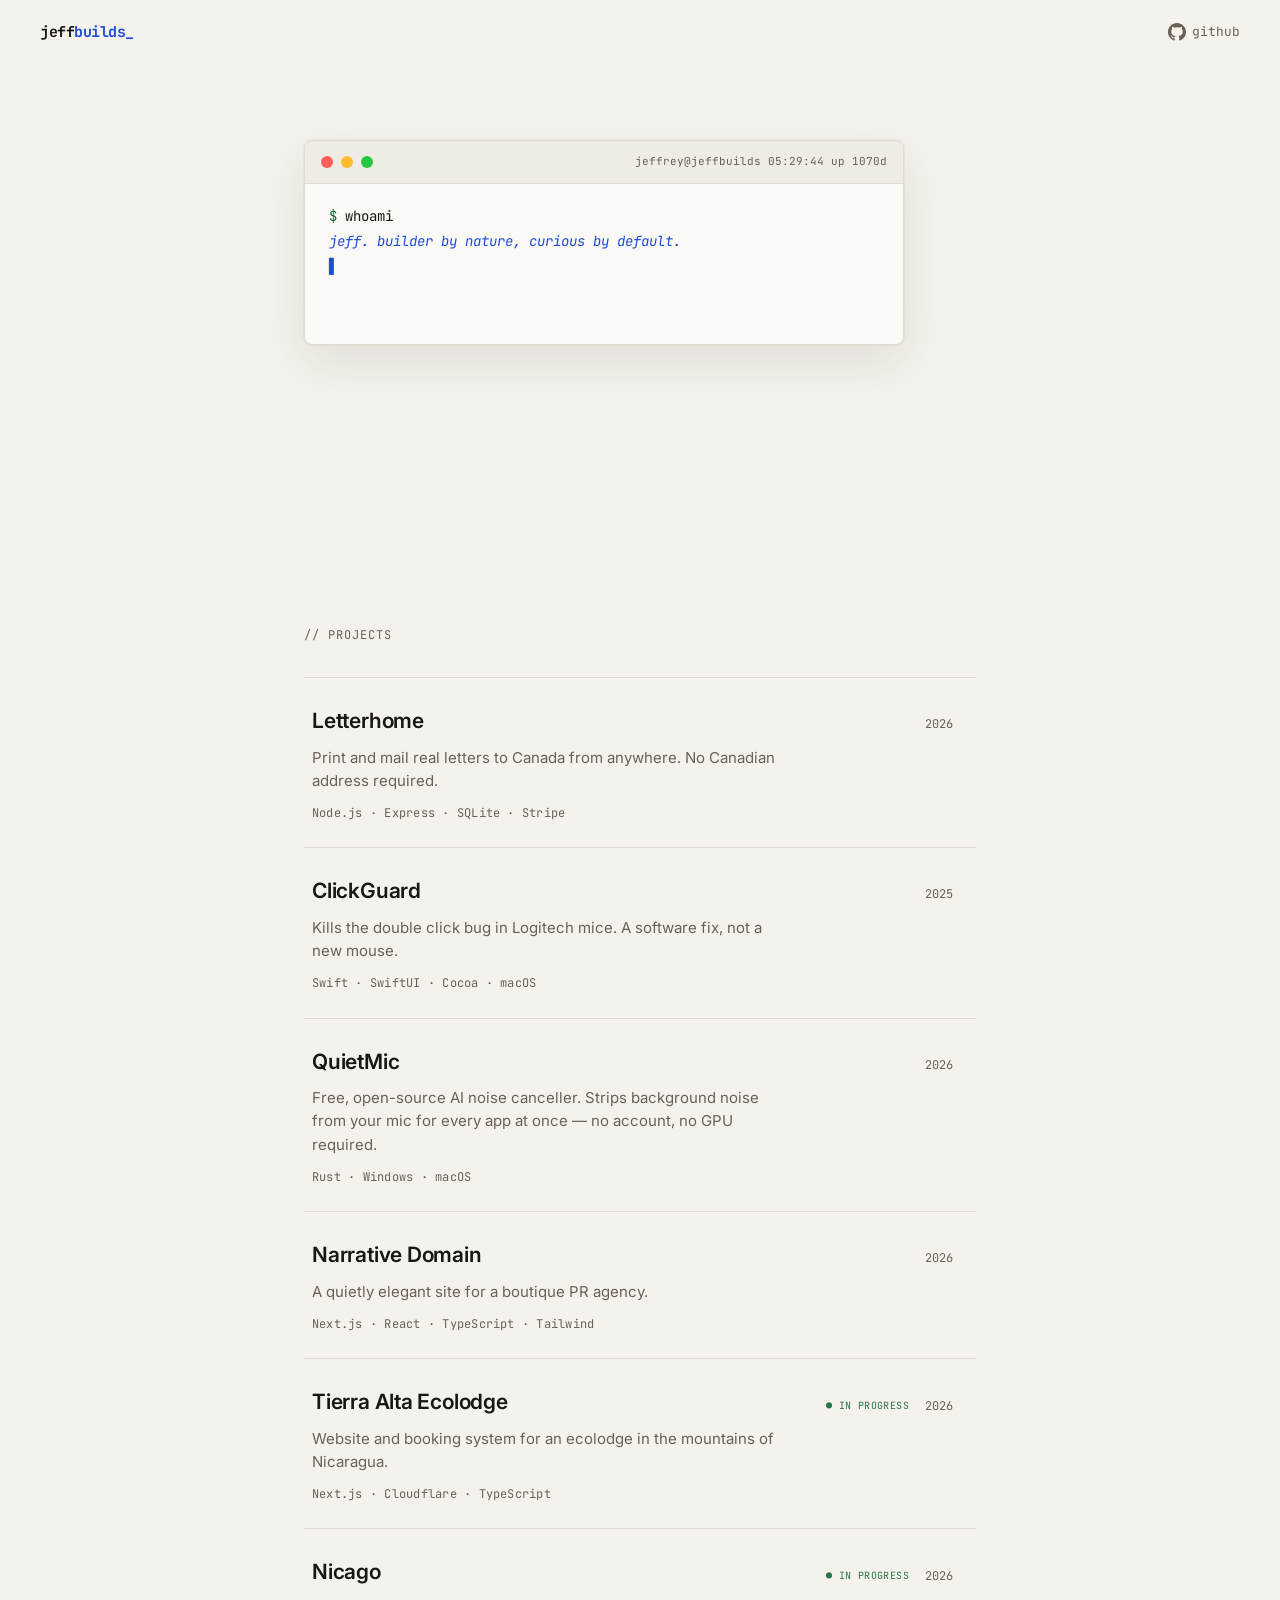
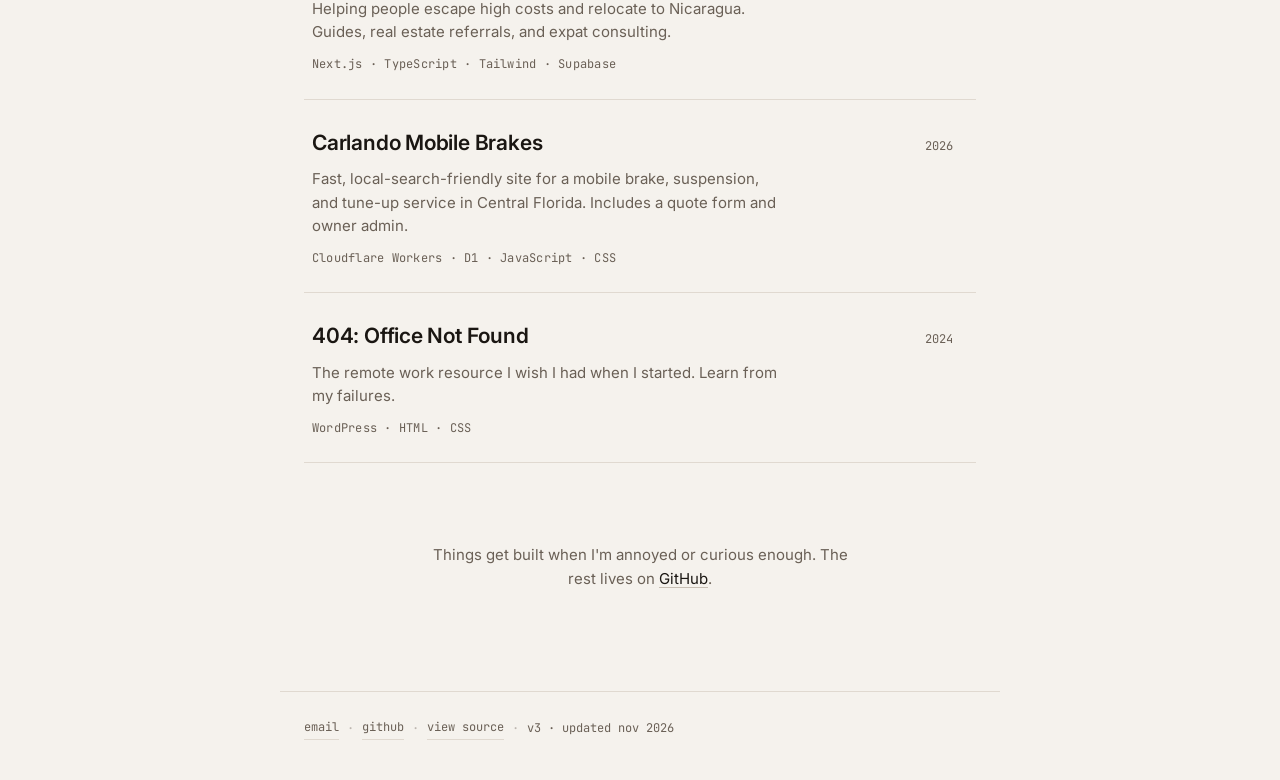
==== commit 4ce3eef3: "UX/a11y polish: real light theme, contrast, focus, keyboard trap fix, no-JS fallback - Terminal pale" ====
--- a/index.html
+++ b/index.html
@@ -4,20 +4,21 @@
   <meta charset="UTF-8">
   <script>document.documentElement.className += ' js';</script>
   <meta name="viewport" content="width=device-width, initial-scale=1.0">
-  <title>Jeff Builds</title>
+  <title>Jeff Builds — websites &amp; tools</title>
   <link rel="icon" type="image/svg+xml" href="favicon.svg">
   <link rel="apple-touch-icon" href="favicon.svg">
-  <meta name="description" content="Jeff builds websites and tools like Letterhome, ClickGuard, Go on PR, and more. Usually because something annoyed him first.">
+  <meta name="description" content="Portfolio of Jeff, a developer who builds websites and tools: Letterhome, QuietMic, Nicago, Carlando Mobile Brakes and more.">
+  <meta name="color-scheme" content="dark light">
   <link rel="canonical" href="https://jeffbuilds.ca/">
   <meta property="og:type" content="website">
   <meta property="og:url" content="https://jeffbuilds.ca/">
-  <meta property="og:title" content="Jeff Builds">
-  <meta property="og:description" content="Jeff builds websites and tools like Letterhome, ClickGuard, Go on PR, and more. Usually because something annoyed him first.">
+  <meta property="og:title" content="Jeff Builds — websites &amp; tools">
+  <meta property="og:description" content="Portfolio of Jeff, a developer who builds websites and tools: Letterhome, QuietMic, Nicago, Carlando Mobile Brakes and more.">
   <meta property="og:image" content="https://jeffbuilds.ca/og-image.png">
   <meta property="og:image:width" content="1200">
   <meta property="og:image:height" content="630">
   <meta name="twitter:card" content="summary_large_image">
-  <meta name="twitter:title" content="Jeff Builds">
+  <meta name="twitter:title" content="Jeff Builds — websites &amp; tools">
   <meta name="twitter:description" content="Websites and tools, usually built because something annoyed me first.">
   <meta name="twitter:image" content="https://jeffbuilds.ca/og-image.png">
   <meta name="theme-color" content="#0b0b0b" media="(prefers-color-scheme: dark)">
@@ -26,6 +27,7 @@
   <link rel="preconnect" href="https://fonts.gstatic.com" crossorigin>
   <link href="https://fonts.googleapis.com/css2?family=JetBrains+Mono:ital,wght@0,400;0,500;0,700;1,400&family=Inter:wght@400;500;600&display=swap" rel="stylesheet">
   <link rel="stylesheet" href="style.css">
+  <script type="application/ld+json">{"@context":"https://schema.org","@type":"WebSite","name":"Jeff Builds","url":"https://jeffbuilds.ca/","author":{"@type":"Person","name":"Jeff","url":"https://jeffbuilds.ca/","sameAs":["https://github.com/officenotfound"]}}</script>
   <!-- Privacy-friendly analytics (GoatCounter): no cookies, no banner -->
   <script data-goatcounter="https://jeffbuilds.goatcounter.com/count" async src="//gc.zgo.at/count.js"></script>
 </head>
@@ -45,40 +47,43 @@
 
   <div class="crt-overlay" aria-hidden="true"></div>
 
-  <nav>
+  <a class="skip-link" href="#main">Skip to content</a>
+
+  <nav aria-label="Primary">
     <span class="logo">jeff<span class="accent">builds</span><span class="cursor-blink">_</span></span>
-    <a class="nav-github" href="https://github.com/officenotfound" target="_blank" rel="noopener">
+    <a class="nav-github" href="https://github.com/officenotfound" target="_blank" rel="noopener" aria-label="GitHub profile (opens in new tab)">
       <svg width="18" height="18" viewBox="0 0 24 24" fill="currentColor"><path d="M12 0C5.374 0 0 5.373 0 12c0 5.302 3.438 9.8 8.207 11.387.599.111.793-.261.793-.577v-2.234c-3.338.726-4.033-1.416-4.033-1.416-.546-1.387-1.333-1.756-1.333-1.756-1.089-.745.083-.729.083-.729 1.205.084 1.839 1.237 1.839 1.237 1.07 1.834 2.807 1.304 3.492.997.107-.775.418-1.305.762-1.604-2.665-.305-5.467-1.334-5.467-5.931 0-1.311.469-2.381 1.236-3.221-.124-.303-.535-1.524.117-3.176 0 0 1.008-.322 3.301 1.23A11.509 11.509 0 0112 5.803c1.02.005 2.047.138 3.006.404 2.291-1.552 3.297-1.23 3.297-1.23.653 1.653.242 2.874.118 3.176.77.84 1.235 1.911 1.235 3.221 0 4.609-2.807 5.624-5.479 5.921.43.372.823 1.102.823 2.222v3.293c0 .319.192.694.801.576C20.566 21.797 24 17.3 24 12c0-6.627-5.373-12-12-12z"/></svg>
       github
     </a>
   </nav>
 
+  <main id="main">
   <section class="hero">
-    <div class="terminal" id="terminal" aria-label="Terminal introduction">
+    <div class="terminal" id="terminal" role="region" aria-label="Interactive terminal. Type help for commands.">
       <div class="terminal-bar">
         <span class="dot dot-red"></span>
         <span class="dot dot-yellow"></span>
         <span class="dot dot-green"></span>
-        <span class="terminal-title">jeffrey@jeffbuilds ~ zsh</span>
+        <span class="terminal-title" aria-hidden="true">jeffrey@jeffbuilds ~ zsh</span>
       </div>
       <div class="terminal-body" id="terminal-body">
         <div class="t-static">
           <div class="t-line"><span class="t-prompt">$ </span><span class="t-cmd">whoami</span></div>
           <div class="t-line t-output highlight">jeff. builder by nature, curious by default.</div>
           <div class="t-line"><span class="t-prompt">$ </span><span class="t-cmd">ls ./shipped</span></div>
-          <div class="t-line t-output">Nicago/ Letterhome/ Clickguard/ Go On PR/ 404: Office Not Found/</div>
+          <div class="t-line t-output">Nicago/ Tierra Alta/ Letterhome/ Clickguard/ QuietMic/ Carlando/ Narrative Domain/ 404: Office Not Found/</div>
           <div class="t-line"><span class="t-prompt">$ </span><span class="t-cmd">cat why.txt</span></div>
           <div class="t-line t-output highlight">the day job pays the bills. this is what i actually love.</div>
         </div>
-        <span class="t-cursor" id="t-cursor">▋</span>
+        <span class="t-cursor" id="t-cursor" aria-hidden="true">▋</span>
       </div>
     </div>
 
     <div class="hero-sub" id="hero-sub">
-      <p class="hero-tagline">I build websites and tools. Usually because something annoyed me first.</p>
+      <h1 class="hero-tagline">I build websites and tools. Usually because something annoyed me first.</h1>
       <a href="https://tierraaltaecolodge.com" target="_blank" rel="noopener" class="status-pill">
-        <span class="pulse-dot"></span>
-        currently building: <strong>Tierra Alta</strong> + <strong>Nicago</strong>
+        <span class="pulse-dot" aria-hidden="true"></span>
+        <span>currently building: <strong>Tierra Alta</strong> + <strong>Nicago</strong></span>
       </a>
     </div>
   </section>
@@ -165,6 +170,7 @@
   <section class="more">
     <p class="more-text">Things get built when I'm annoyed or curious enough. The rest lives on <a href="https://github.com/officenotfound" target="_blank" rel="noopener">GitHub</a>.</p>
   </section>
+  </main>
 
   <footer>
     <div class="foot-line foot-dim">
--- a/style.css
+++ b/style.css
@@ -1,25 +1,29 @@
 *, *::before, *::after { box-sizing: border-box; margin: 0; padding: 0; }
 
 :root {
+  color-scheme: dark light;
   --bg: #0b0b0b;
   --surface: #141414;
   --surface-2: #1a1a1a;
   --border: #242424;
-  --border-hover: #333;
+  --border-hover: #3a3a3a;
   --text: #e2dbd0;
-  --muted: #5a5550;
+  --muted: #8f897f;
   --accent: #4d9fff;
   --accent-dim: rgba(77, 159, 255, 0.12);
   --green: #4ade80;
   --green-dim: rgba(74, 222, 128, 0.15);
+  --green-line: rgba(74, 222, 128, 0.25);
   --red: #f87171;
   --yellow: #fbbf24;
+  --term-bg: #0f0f0f;
+  --term-bar: #131313;
+  --term-shadow: 0 1px 0 rgba(255,255,255,0.02), 0 12px 32px rgba(0,0,0,0.45);
   --radius: 16px;
-  --font-mono: 'JetBrains Mono', 'Fira Code', monospace;
+  --font-mono: 'JetBrains Mono', 'Fira Code', ui-monospace, monospace;
   --font-sans: 'Inter', system-ui, sans-serif;
 }
 
-/* ── light mode via system preference ── */
 @media (prefers-color-scheme: light) {
   :root {
     --bg: #f5f2ed;
@@ -28,24 +32,17 @@
     --border: #e0d9d0;
     --border-hover: #c8bfb4;
     --text: #1a1612;
-    --muted: #8a7f74;
-    --accent: #2563eb;
-    --accent-dim: rgba(37, 99, 235, 0.1);
-    --green: #16a34a;
-    --green-dim: rgba(22, 163, 74, 0.12);
+    --muted: #6a6056;
+    --accent: #1d4ed8;
+    --accent-dim: rgba(29, 78, 216, 0.1);
+    --green: #166534;
+    --green-dim: rgba(22, 101, 52, 0.09);
+    --green-line: rgba(22, 101, 52, 0.3);
+    --red: #b91c1c;
+    --term-bg: #fbf9f6;
+    --term-bar: #efebe5;
+    --term-shadow: 0 0 0 1px rgba(0,0,0,0.03), 0 18px 48px rgba(60,40,20,0.1);
   }
-  .terminal { background: #faf8f5; box-shadow: 0 0 0 1px rgba(0,0,0,0.04), 0 24px 80px rgba(0,0,0,0.1); }
-  .terminal-bar { background: #f0ece6; }
-  .terminal-body { color: #5a4f44; }
-  .t-output { color: #8a7f74; }
-  .mouse-body { border-color: #bbb; background: #ddd; }
-  .mouse-btn { background: #e8e8e8; }
-  .mouse-btn.active { background: #d0d0d0; }
-  .mouse-scroll::before { background: #bbb; }
-  .envelope-body { background: #f0e8d8; }
-  .envelope-flap { background: #e4d8c4; }
-  .envelope-letter { background: #fff; }
-  .glitch-text { color: var(--text); }
 }
 
 html { scroll-behavior: smooth; }
@@ -123,10 +120,10 @@
 .terminal {
   width: 100%;
   max-width: 600px;
-  background: #0f0f0f;
+  background: var(--term-bg);
   border: 1px solid var(--border);
   border-radius: 8px;
-  box-shadow: 0 1px 0 rgba(255,255,255,0.02), 0 12px 32px rgba(0,0,0,0.45);
+  box-shadow: var(--term-shadow);
   overflow: hidden;
   opacity: 0;
   transform: translateY(12px);
@@ -139,7 +136,7 @@
   align-items: center;
   gap: 8px;
   padding: 12px 16px;
-  background: #131313;
+  background: var(--term-bar);
   border-bottom: 1px solid var(--border);
 }
 .dot {
@@ -169,7 +166,7 @@
   font-family: var(--font-mono);
   font-size: 14px;
   line-height: 1.8;
-  color: #c8c0b4;
+  color: var(--text);
   min-height: 160px;
   position: relative;
   overflow-wrap: anywhere;
@@ -180,12 +177,12 @@
   scrollbar-width: thin;
 }
 .t-line { display: block; word-break: break-word; }
-.t-prompt { color: var(--green); }
+.t-prompt { color: var(--green); white-space: pre; }
 .t-cmd    { color: var(--text); }
 .t-output { color: var(--muted); padding-left: 0; white-space: pre-wrap; }
 .t-output.highlight { color: var(--accent); font-style: italic; }
-.t-output.dim { color: var(--muted); opacity: 0.7; }
-.t-output.t-error { color: #f87171; }
+.t-output.dim { color: var(--muted); }
+.t-output.t-error { color: var(--red); }
 
 /* interactive input line */
 .t-input-line { display: flex; align-items: baseline; }
@@ -202,7 +199,7 @@
   caret-color: var(--accent);
   padding: 0;
 }
-.t-input::placeholder { color: var(--muted); opacity: 0.5; }
+.t-input::placeholder { color: var(--muted); opacity: 0.75; }
 .t-cursor {
   display: inline-block;
   color: var(--accent);
@@ -211,7 +208,7 @@
 }
 
 /* static fallback: shown to no-JS / crawlers, hidden once JS takes over */
-.js .t-static { display: none; }
+.js .t-static { position: absolute; width: 1px; height: 1px; overflow: hidden; clip-path: inset(50%); white-space: nowrap; }
 html:not(.js) .t-cursor { display: none; }
 html:not(.js) .hero-sub { opacity: 1; }
 
@@ -234,6 +231,7 @@
   letter-spacing: 0.02em;
   text-align: left;
   line-height: 1.6;
+  font-weight: 400;
 }
 
 .status-pill {
@@ -242,7 +240,7 @@
   gap: 10px;
   padding: 8px 16px;
   background: var(--green-dim);
-  border: 1px solid rgba(74, 222, 128, 0.2);
+  border: 1px solid var(--green-line);
   border-radius: 100px;
   font-family: var(--font-mono);
   font-size: 12px;
@@ -250,8 +248,8 @@
   text-decoration: none;
   transition: background 0.2s, border-color 0.2s;
 }
-.status-pill:hover { background: rgba(74, 222, 128, 0.22); border-color: rgba(74, 222, 128, 0.4); }
-.status-pill strong { color: #fff; }
+.status-pill:hover { border-color: var(--green); }
+.status-pill strong { color: var(--text); }
 
 .pulse-dot {
   width: 8px;
@@ -367,21 +365,16 @@
   font-family: var(--font-mono);
   font-size: 12px;
   color: var(--muted);
-  opacity: 0.7;
   margin-top: 12px;
   letter-spacing: 0.02em;
 }
 
-/* scroll reveal */
+/* scroll reveal (only hidden when JS is running) */
 .project {
-  opacity: 0;
-  transform: translateY(16px);
   transition: opacity 0.5s ease, transform 0.5s ease, padding-left 0.3s cubic-bezier(0.22,1,0.36,1), color 0.2s;
 }
-.project.revealed {
-  opacity: 1;
-  transform: translateY(0);
-}
+.js .project { opacity: 0; transform: translateY(16px); }
+.js .project.revealed { opacity: 1; transform: translateY(0); }
 .project:nth-child(1) { transition-delay: 0s; }
 .project:nth-child(2) { transition-delay: 0.06s; }
 .project:nth-child(3) { transition-delay: 0.12s; }
@@ -434,7 +427,7 @@
   gap: 8px;
   line-height: 1.9;
 }
-.foot-dim { opacity: 0.65; margin-top: 2px; }
+.foot-dim { margin-top: 2px; }
 footer a { color: var(--muted); text-decoration: none; border-bottom: 1px solid var(--border); transition: color 0.2s, border-color 0.2s; }
 footer a:hover { color: var(--text); border-color: var(--border-hover); }
 .footer-sep { opacity: 0.4; }
@@ -553,3 +546,51 @@
   .terminal, .hero-sub, .project { opacity: 1 !important; transform: none !important; }
   body.crt .crt-overlay { animation: none !important; }
 }
+
+/* ── accessibility + interaction polish ── */
+.sr-only {
+  position: absolute; width: 1px; height: 1px; overflow: hidden;
+  clip-path: inset(50%); white-space: nowrap;
+}
+.skip-link {
+  position: fixed; top: 8px; left: 8px; z-index: 200;
+  padding: 10px 16px; border-radius: 8px;
+  background: var(--text); color: var(--bg);
+  font-family: var(--font-mono); font-size: 13px; text-decoration: none;
+  transform: translateY(-200%);
+  transition: transform 0.2s;
+}
+.skip-link:focus { transform: translateY(0); }
+
+:focus-visible { outline: 2px solid var(--accent); outline-offset: 3px; border-radius: 4px; }
+.project:focus-visible { outline-offset: -2px; border-radius: 8px; padding-left: 18px; }
+.project:focus-visible .project-name { color: var(--accent); }
+.project:focus-visible .project-arrow { opacity: 1; transform: none; color: var(--accent); }
+.t-input:focus-visible { outline: none; }
+.terminal:focus-within { border-color: var(--border-hover); }
+
+nav.scrolled { background: color-mix(in srgb, var(--bg) 82%, transparent); }
+.nav-github { padding: 12px 8px; margin: -12px -8px; }
+footer a { position: relative; }
+footer a::after { content: ''; position: absolute; inset: -12px -6px; }
+#main { display: block; }
+
+/* hover-only motion: don't shift layout on touch, show the arrow instead */
+@media (hover: none) {
+  .project:hover { padding-left: 8px; }
+  .project-arrow { opacity: 0.55; transform: none; }
+}
+@media (pointer: coarse) {
+  .t-input { font-size: 16px; }
+}
+@media (prefers-contrast: more) {
+  :root { --muted: #b5aea4; --border: #4a4a4a; }
+}
+@media (prefers-contrast: more) and (prefers-color-scheme: light) {
+  :root { --muted: #3f372f; --border: #8a7f74; }
+}
+@media print {
+  nav, .crt-overlay, .terminal { display: none; }
+  body { background: #fff; color: #000; }
+  .js .project { opacity: 1; transform: none; }
+}
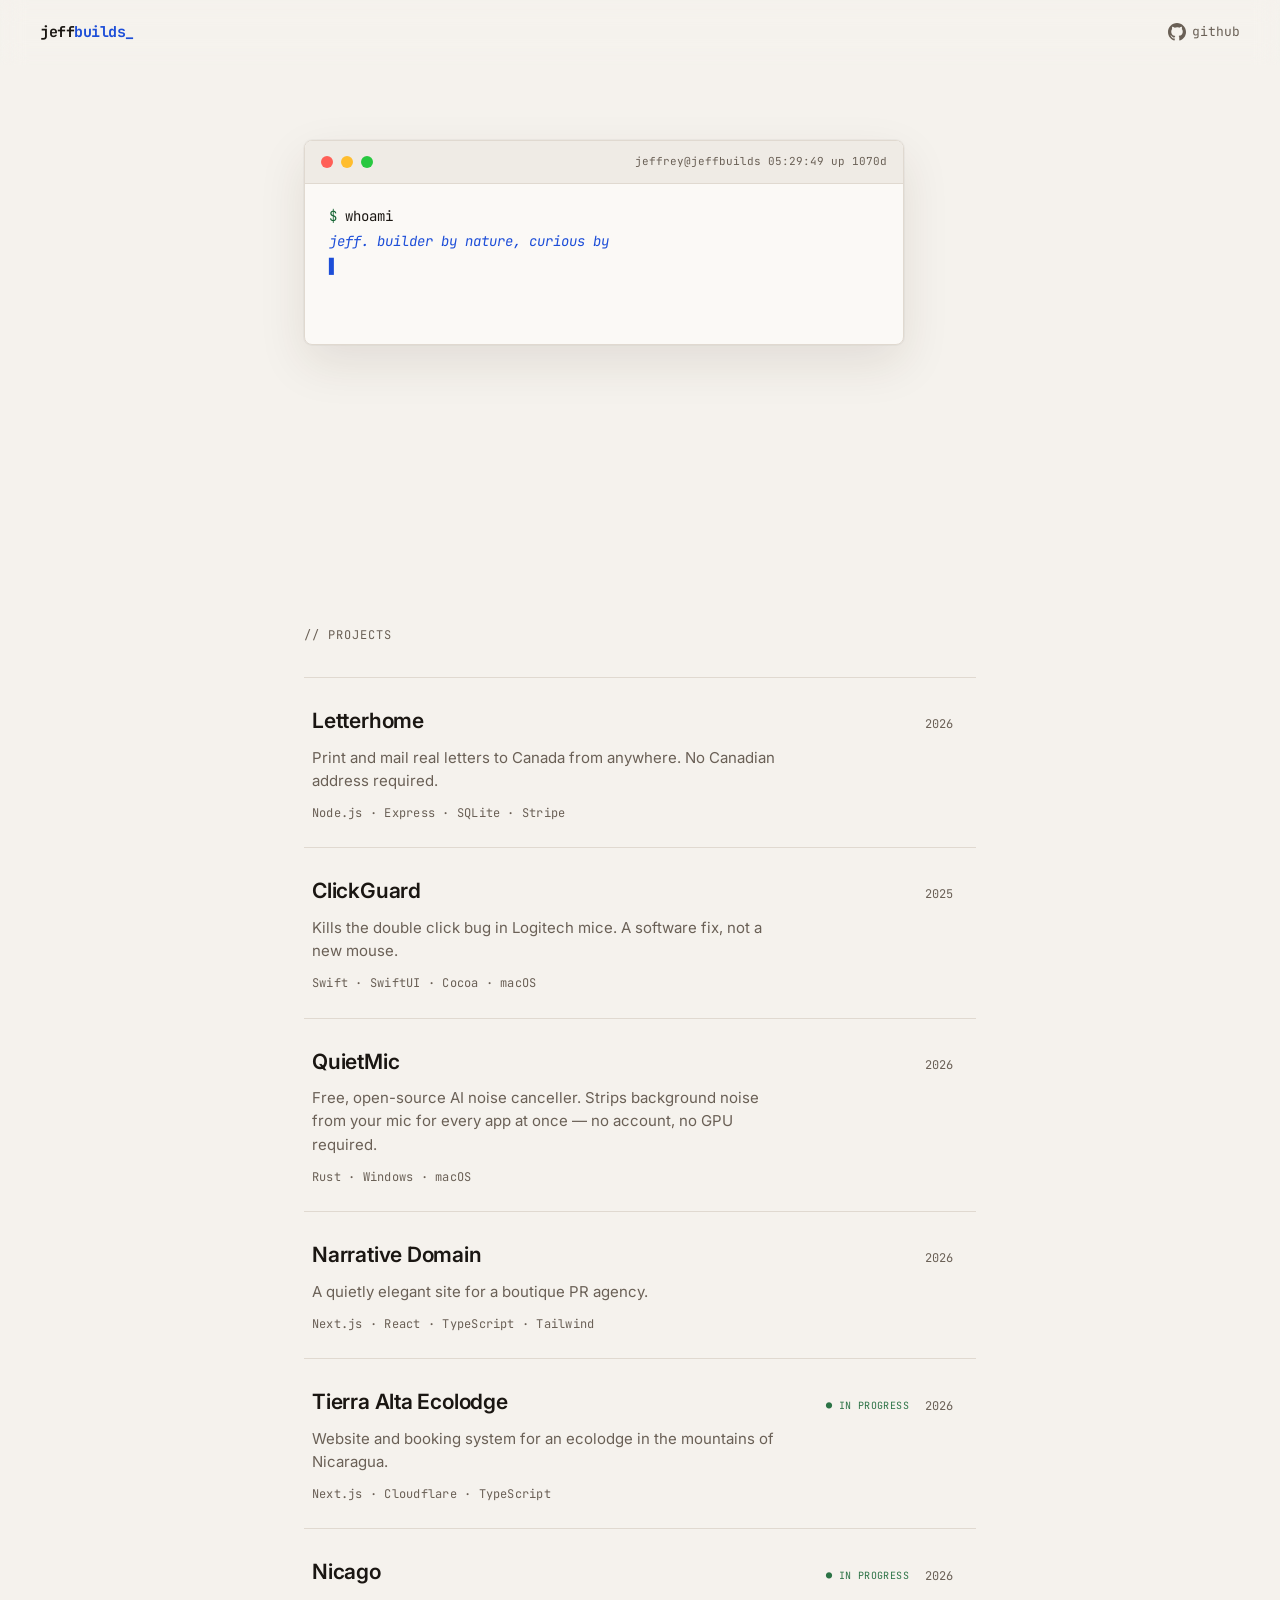
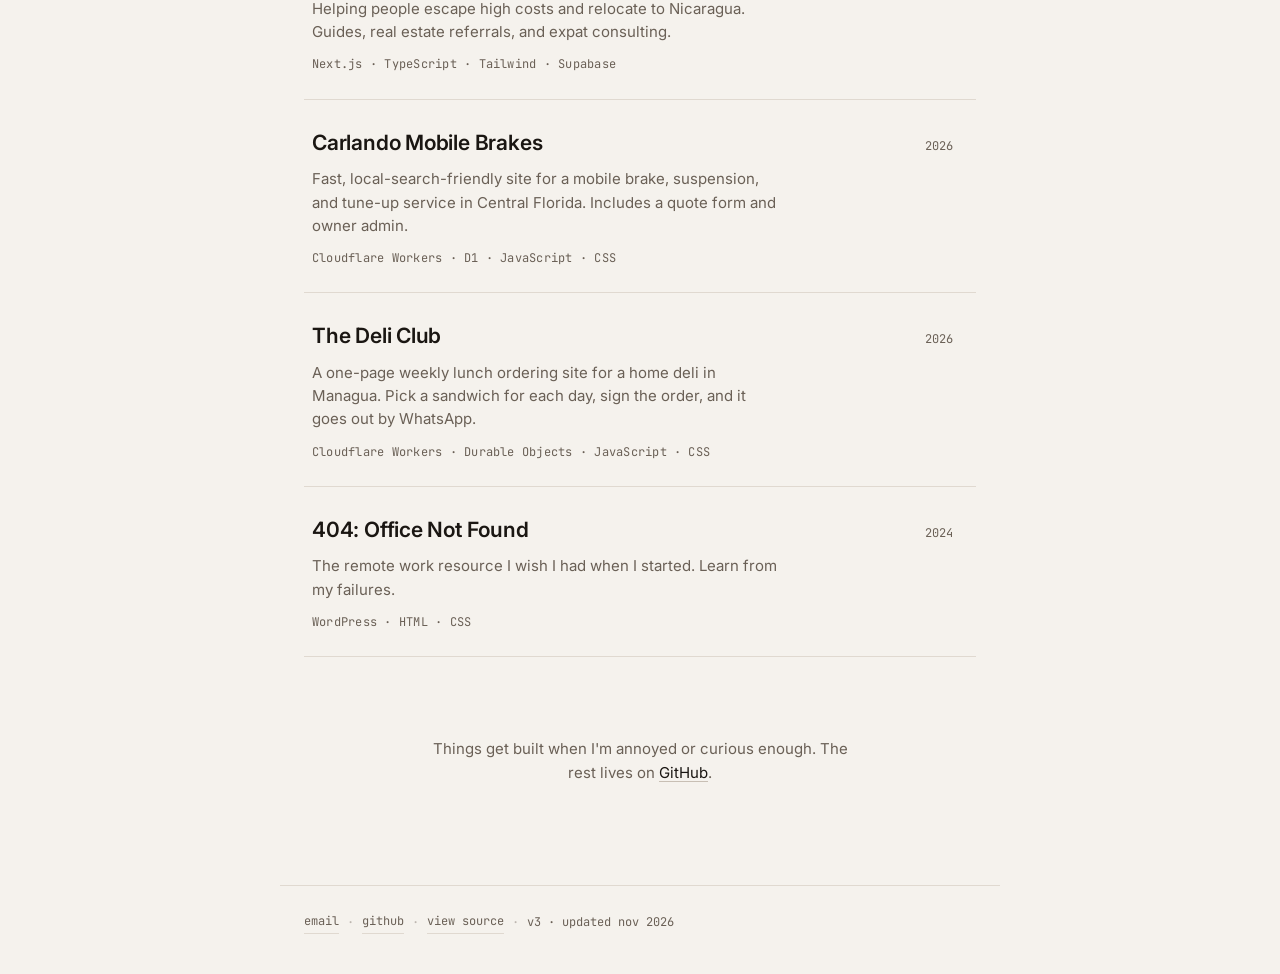
==== commit fab072d8: "Add The Deli Club to projects and terminal Co-Authored-By: Claude Sonnet 5.5 <noreply@anthropic.com>" ====
--- a/index.html
+++ b/index.html
@@ -71,7 +71,7 @@
           <div class="t-line"><span class="t-prompt">$ </span><span class="t-cmd">whoami</span></div>
           <div class="t-line t-output highlight">jeff. builder by nature, curious by default.</div>
           <div class="t-line"><span class="t-prompt">$ </span><span class="t-cmd">ls ./shipped</span></div>
-          <div class="t-line t-output">Nicago/ Tierra Alta/ Letterhome/ Clickguard/ QuietMic/ Carlando/ Narrative Domain/ 404: Office Not Found/</div>
+          <div class="t-line t-output">Nicago/ Tierra Alta/ Letterhome/ Clickguard/ QuietMic/ Carlando/ The Deli Club/ Narrative Domain/ 404: Office Not Found/</div>
           <div class="t-line"><span class="t-prompt">$ </span><span class="t-cmd">cat why.txt</span></div>
           <div class="t-line t-output highlight">the day job pays the bills. this is what i actually love.</div>
         </div>
@@ -155,6 +155,15 @@
         <p class="project-stack">Cloudflare Workers · D1 · JavaScript · CSS</p>
       </a>
 
+      <a href="https://thedeliclub.org" target="_blank" rel="noopener" class="project">
+        <div class="project-head">
+          <h3 class="project-name">The Deli Club</h3>
+          <span class="project-meta">2026 <span class="project-arrow" aria-hidden="true">↗</span></span>
+        </div>
+        <p class="project-desc">A one-page weekly lunch ordering site for a home deli in Managua. Pick a sandwich for each day, sign the order, and it goes out by WhatsApp.</p>
+        <p class="project-stack">Cloudflare Workers · Durable Objects · JavaScript · CSS</p>
+      </a>
+
       <a href="https://404officenotfound.com" target="_blank" rel="noopener" class="project">
         <div class="project-head">
           <h3 class="project-name">404: Office Not Found</h3>
--- a/style.css
+++ b/style.css
@@ -383,6 +383,7 @@
 .project:nth-child(6) { transition-delay: 0.30s; }
 .project:nth-child(7) { transition-delay: 0.36s; }
 .project:nth-child(8) { transition-delay: 0.42s; }
+.project:nth-child(9) { transition-delay: 0.48s; }
 
 /* ── more section ── */
 .more {
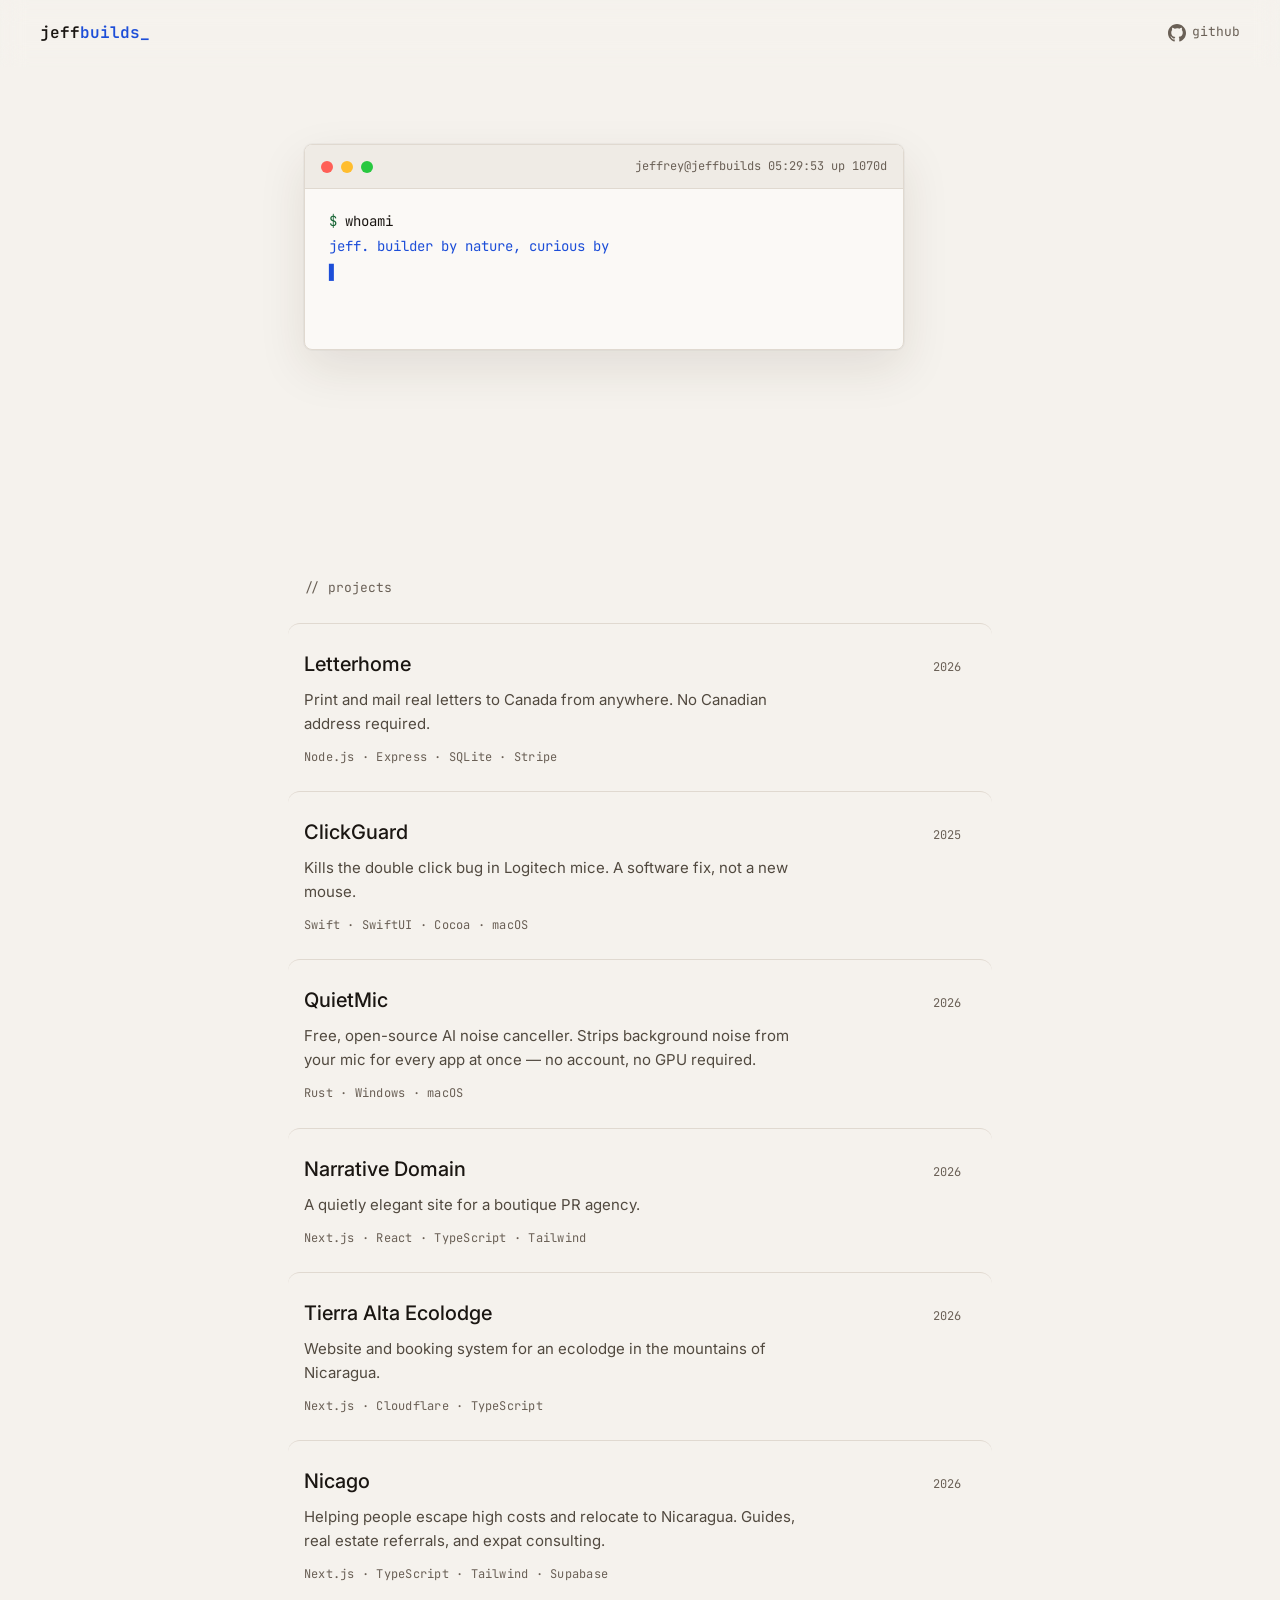
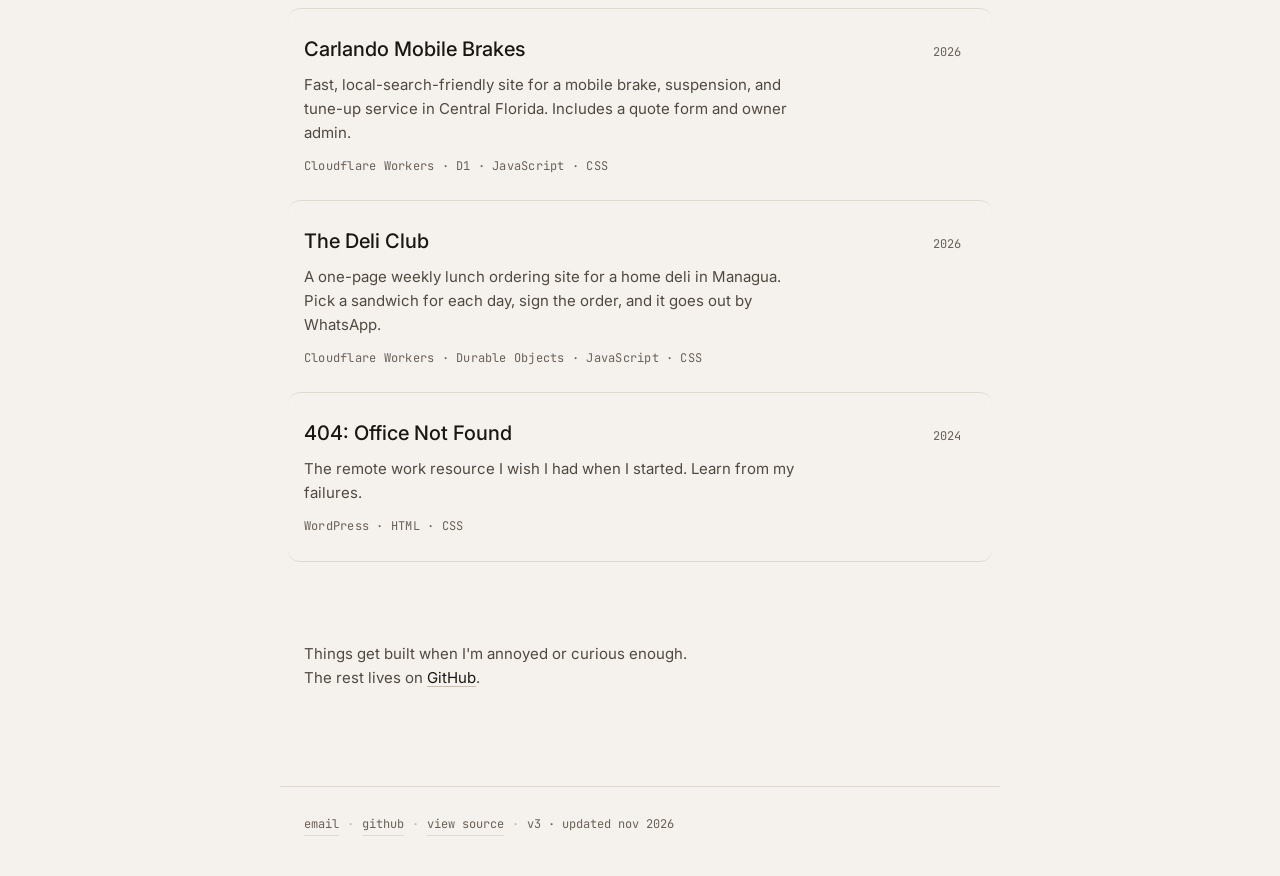
==== commit 7c86286a: "Remove in-progress indicators and status pill; reword now command Co-Authored-By: Claude Sonnet 5.5 " ====
--- a/index.html
+++ b/index.html
@@ -81,10 +81,6 @@
 
     <div class="hero-sub" id="hero-sub">
       <h1 class="hero-tagline">I build websites and tools. Usually because something annoyed me first.</h1>
-      <a href="https://tierraaltaecolodge.com" target="_blank" rel="noopener" class="status-pill">
-        <span class="pulse-dot" aria-hidden="true"></span>
-        <span>currently building: <strong>Tierra Alta</strong> + <strong>Nicago</strong></span>
-      </a>
     </div>
   </section>
 
@@ -131,7 +127,7 @@
       <a href="https://tierraaltaecolodge.com" target="_blank" rel="noopener" class="project">
         <div class="project-head">
           <h3 class="project-name">Tierra Alta Ecolodge</h3>
-          <span class="project-meta"><span class="wip">● in progress</span> 2026 <span class="project-arrow" aria-hidden="true">↗</span></span>
+          <span class="project-meta">2026 <span class="project-arrow" aria-hidden="true">↗</span></span>
         </div>
         <p class="project-desc">Website and booking system for an ecolodge in the mountains of Nicaragua.</p>
         <p class="project-stack">Next.js · Cloudflare · TypeScript</p>
@@ -140,7 +136,7 @@
       <a href="https://www.nicago.com" target="_blank" rel="noopener" class="project">
         <div class="project-head">
           <h3 class="project-name">Nicago</h3>
-          <span class="project-meta"><span class="wip">● in progress</span> 2026 <span class="project-arrow" aria-hidden="true">↗</span></span>
+          <span class="project-meta">2026 <span class="project-arrow" aria-hidden="true">↗</span></span>
         </div>
         <p class="project-desc">Helping people escape high costs and relocate to Nicaragua. Guides, real estate referrals, and expat consulting.</p>
         <p class="project-stack">Next.js · TypeScript · Tailwind · Supabase</p>
--- a/style.css
+++ b/style.css
@@ -8,7 +8,9 @@
   --border: #242424;
   --border-hover: #3a3a3a;
   --text: #e2dbd0;
+  --text-2: #b0a99e;
   --muted: #8f897f;
+  --ease: cubic-bezier(0.22, 1, 0.36, 1);
   --accent: #4d9fff;
   --accent-dim: rgba(77, 159, 255, 0.12);
   --green: #4ade80;
@@ -32,6 +34,7 @@
     --border: #e0d9d0;
     --border-hover: #c8bfb4;
     --text: #1a1612;
+    --text-2: #51493f;
     --muted: #6a6056;
     --accent: #1d4ed8;
     --accent-dim: rgba(29, 78, 216, 0.1);
@@ -71,21 +74,19 @@
   border-bottom: 1px solid transparent;
   backdrop-filter: blur(12px);
   -webkit-backdrop-filter: blur(12px);
-  transition: border-color 0.3s;
+  transition: border-color 0.2s var(--ease), background-color 0.2s var(--ease);
 }
 nav.scrolled { border-bottom-color: var(--border); }
 
 .logo {
   font-family: var(--font-mono);
-  font-size: 15px;
-  font-weight: 700;
-  letter-spacing: -0.5px;
+  font-size: 16px;
+  font-weight: 600;
   color: var(--text);
 }
 .logo .accent { color: var(--accent); }
 .cursor-blink {
   color: var(--accent);
-  animation: blink 1.1s step-end infinite;
 }
 @keyframes blink { 0%, 100% { opacity: 1; } 50% { opacity: 0; } }
 
@@ -112,7 +113,7 @@
   align-items: flex-start;
   max-width: 720px;
   margin: 0 auto;
-  padding: 140px 24px 64px;
+  padding: 144px 24px 64px;
   gap: 36px;
 }
 
@@ -125,11 +126,9 @@
   border-radius: 8px;
   box-shadow: var(--term-shadow);
   overflow: hidden;
-  opacity: 0;
-  transform: translateY(12px);
-  animation: fadeUp 0.5s 0.15s ease forwards;
-}
-@keyframes fadeUp { to { opacity: 1; transform: translateY(0); } }
+  animation: rise 0.5s 0.1s var(--ease) both;
+}
+@keyframes rise { from { opacity: 0; transform: translateY(8px); } }
 
 .terminal-bar {
   display: flex;
@@ -152,7 +151,7 @@
   margin-left: auto;
   min-width: 0;            /* allow it to shrink/ellipsis instead of forcing width */
   font-family: var(--font-mono);
-  font-size: 11px;
+  font-size: 12px;
   color: var(--muted);
   white-space: nowrap;
   overflow: hidden;
@@ -172,7 +171,7 @@
   overflow-wrap: anywhere;
 }
 .terminal-body.interactive {
-  max-height: 340px;
+  max-height: 336px;
   overflow-y: auto;
   scrollbar-width: thin;
 }
@@ -180,7 +179,7 @@
 .t-prompt { color: var(--green); white-space: pre; }
 .t-cmd    { color: var(--text); }
 .t-output { color: var(--muted); padding-left: 0; white-space: pre-wrap; }
-.t-output.highlight { color: var(--accent); font-style: italic; }
+.t-output.highlight { color: var(--accent); }
 .t-output.dim { color: var(--muted); }
 .t-output.t-error { color: var(--red); }
 
@@ -210,7 +209,6 @@
 /* static fallback: shown to no-JS / crawlers, hidden once JS takes over */
 .js .t-static { position: absolute; width: 1px; height: 1px; overflow: hidden; clip-path: inset(50%); white-space: nowrap; }
 html:not(.js) .t-cursor { display: none; }
-html:not(.js) .hero-sub { opacity: 1; }
 
 /* ── hero sub ── */
 .hero-sub {
@@ -220,9 +218,10 @@
   gap: 16px;
   max-width: 600px;
   opacity: 0;
-  transition: opacity 0.6s ease;
+  transition: opacity 0.6s var(--ease);
 }
 .hero-sub.visible { opacity: 1; }
+html:not(.js) .hero-sub { opacity: 1; }
 
 .hero-tagline {
   font-size: 15px;
@@ -234,54 +233,12 @@
   font-weight: 400;
 }
 
-.status-pill {
-  display: inline-flex;
-  align-items: center;
-  gap: 10px;
-  padding: 8px 16px;
-  background: var(--green-dim);
-  border: 1px solid var(--green-line);
-  border-radius: 100px;
-  font-family: var(--font-mono);
-  font-size: 12px;
-  color: var(--green);
-  text-decoration: none;
-  transition: background 0.2s, border-color 0.2s;
-}
-.status-pill:hover { border-color: var(--green); }
-.status-pill strong { color: var(--text); }
-
-.pulse-dot {
-  width: 8px;
-  height: 8px;
-  border-radius: 50%;
-  background: var(--green);
-  position: relative;
-  flex-shrink: 0;
-}
-.pulse-dot::after {
-  content: '';
-  position: absolute;
-  inset: -3px;
-  border-radius: 50%;
-  background: var(--green);
-  opacity: 0.4;
-  animation: pulse 2s ease-out infinite;
-}
-@keyframes pulse {
-  0%   { transform: scale(1); opacity: 0.4; }
-  70%  { transform: scale(2.4); opacity: 0; }
-  100% { transform: scale(1); opacity: 0; }
-}
-
 /* ── section label ── */
 .section-label {
   font-family: var(--font-mono);
-  font-size: 12px;
-  color: var(--muted);
-  letter-spacing: 0.08em;
-  text-transform: uppercase;
-  margin-bottom: 32px;
+  font-size: 13px;
+  color: var(--muted);
+  margin-bottom: 24px;
 }
 
 /* ── projects ── */
@@ -303,12 +260,13 @@
   display: block;
   text-decoration: none;
   color: var(--text);
-  padding: 26px 8px 24px;
+  padding: 24px 16px;
+  margin: 0 -16px;
   border-top: 1px solid var(--border);
-  transition: padding-left 0.3s cubic-bezier(0.22,1,0.36,1);
-}
-.projects-list .project:last-child { border-bottom: 1px solid var(--border); }
-.project:hover { padding-left: 18px; }
+  border-radius: 12px;
+}
+.projects-list .project:last-child { border-bottom: 1px solid var(--border); border-radius: 12px; }
+.project:hover { background-color: var(--surface); }
 
 .project-head {
   display: flex;
@@ -318,10 +276,9 @@
   flex-wrap: wrap;
 }
 .project-name {
-  font-size: 21px;
-  font-weight: 600;
-  letter-spacing: -0.01em;
-  transition: color 0.2s;
+  font-size: 20px;
+  font-weight: 500;
+  transition: color 0.18s var(--ease);
 }
 .project:hover .project-name { color: var(--accent); }
 
@@ -333,20 +290,12 @@
   display: inline-flex;
   align-items: center;
   gap: 8px;
-}
-.project-meta .wip {
-  color: var(--green);
-  font-size: 10px;
-  letter-spacing: 0.04em;
-  text-transform: uppercase;
-  margin-right: 8px;
-  opacity: 0.9;
 }
 .project-arrow {
   display: inline-block;
   opacity: 0;
   transform: translate(-4px, 2px);
-  transition: opacity 0.25s, transform 0.25s, color 0.2s;
+  transition: opacity 0.18s var(--ease), transform 0.18s var(--ease), color 0.18s var(--ease);
 }
 .project:hover .project-arrow {
   opacity: 1;
@@ -356,10 +305,10 @@
 
 .project-desc {
   font-size: 15px;
-  color: var(--muted);
-  line-height: 1.55;
+  color: var(--text-2);
+  line-height: 24px;
   margin-top: 8px;
-  max-width: 52ch;
+  max-width: 56ch;
 }
 .project-stack {
   font-family: var(--font-mono);
@@ -371,34 +320,28 @@
 
 /* scroll reveal (only hidden when JS is running) */
 .project {
-  transition: opacity 0.5s ease, transform 0.5s ease, padding-left 0.3s cubic-bezier(0.22,1,0.36,1), color 0.2s;
-}
-.js .project { opacity: 0; transform: translateY(16px); }
+  transition: background-color 0.18s var(--ease), opacity 0.4s var(--ease), transform 0.4s var(--ease);
+}
+.js .project { opacity: 0; transform: translateY(8px); }
 .js .project.revealed { opacity: 1; transform: translateY(0); }
-.project:nth-child(1) { transition-delay: 0s; }
-.project:nth-child(2) { transition-delay: 0.06s; }
-.project:nth-child(3) { transition-delay: 0.12s; }
-.project:nth-child(4) { transition-delay: 0.18s; }
-.project:nth-child(5) { transition-delay: 0.24s; }
-.project:nth-child(6) { transition-delay: 0.30s; }
-.project:nth-child(7) { transition-delay: 0.36s; }
-.project:nth-child(8) { transition-delay: 0.42s; }
-.project:nth-child(9) { transition-delay: 0.48s; }
+.project:nth-child(2) { transition-delay: 0s, 0.04s, 0.04s; }
+.project:nth-child(3) { transition-delay: 0s, 0.08s, 0.08s; }
+.project:nth-child(4) { transition-delay: 0s, 0.12s, 0.12s; }
+.project:nth-child(5) { transition-delay: 0s, 0.16s, 0.16s; }
+.project:nth-child(n+6) { transition-delay: 0s, 0.2s, 0.2s; }
 
 /* ── more section ── */
 .more {
   position: relative;
   z-index: 1;
-  max-width: 1100px;
+  max-width: 720px;
   margin: 0 auto;
-  padding: 0 24px 100px;
+  padding: 0 24px 96px;
 }
 .more-text {
   font-size: 15px;
-  color: var(--muted);
-  max-width: 440px;
-  margin: 0 auto;
-  text-align: center;
+  color: var(--text-2);
+  max-width: 44ch;
 }
 .more-text a {
   color: var(--text);
@@ -416,7 +359,7 @@
   border-top: 1px solid var(--border);
   max-width: 720px;
   margin: 0 auto;
-  padding: 22px 24px 40px;
+  padding: 24px 24px 40px;
   font-family: var(--font-mono);
   font-size: 12px;
   color: var(--muted);
@@ -437,20 +380,20 @@
 @media (max-width: 680px) {
   nav { padding: 14px 16px; }
   .nav-github span, .nav-github { gap: 5px; }
-  .hero { padding: 92px 16px 56px; gap: 32px; }
+  .hero { padding: 96px 16px 56px; gap: 32px; }
   .hero-tagline { font-size: 14px; line-height: 1.6; }
-  .projects { padding: 56px 16px; }
+  .terminal { max-width: 100%; }
+  .projects { padding: 48px 16px; }
   .more { padding: 0 16px 56px; }
-  .terminal { max-width: 100%; }
   .terminal-body { font-size: 12px; padding: 16px; }
   .terminal-body.interactive { max-height: 300px; }
   .terminal-title { font-size: 10px; }
-  .project { padding: 22px 4px 20px; }
+  .project { padding: 20px 0; margin: 0; border-radius: 0; }
   .project-name { font-size: 18px; }
   .project-desc { font-size: 14px; }
   .project-meta { font-size: 11px; }
   .section-label { margin-bottom: 24px; }
-  footer { flex-wrap: wrap; padding: 22px 16px; }
+  footer { flex-wrap: wrap; padding: 24px 16px 40px; }
 }
 
 @media (max-width: 380px) {
@@ -564,7 +507,7 @@
 .skip-link:focus { transform: translateY(0); }
 
 :focus-visible { outline: 2px solid var(--accent); outline-offset: 3px; border-radius: 4px; }
-.project:focus-visible { outline-offset: -2px; border-radius: 8px; padding-left: 18px; }
+.project:focus-visible { outline-offset: -2px; border-radius: 8px; }
 .project:focus-visible .project-name { color: var(--accent); }
 .project:focus-visible .project-arrow { opacity: 1; transform: none; color: var(--accent); }
 .t-input:focus-visible { outline: none; }
@@ -578,7 +521,7 @@
 
 /* hover-only motion: don't shift layout on touch, show the arrow instead */
 @media (hover: none) {
-  .project:hover { padding-left: 8px; }
+  .project:hover { background-color: transparent; }
   .project-arrow { opacity: 0.55; transform: none; }
 }
 @media (pointer: coarse) {
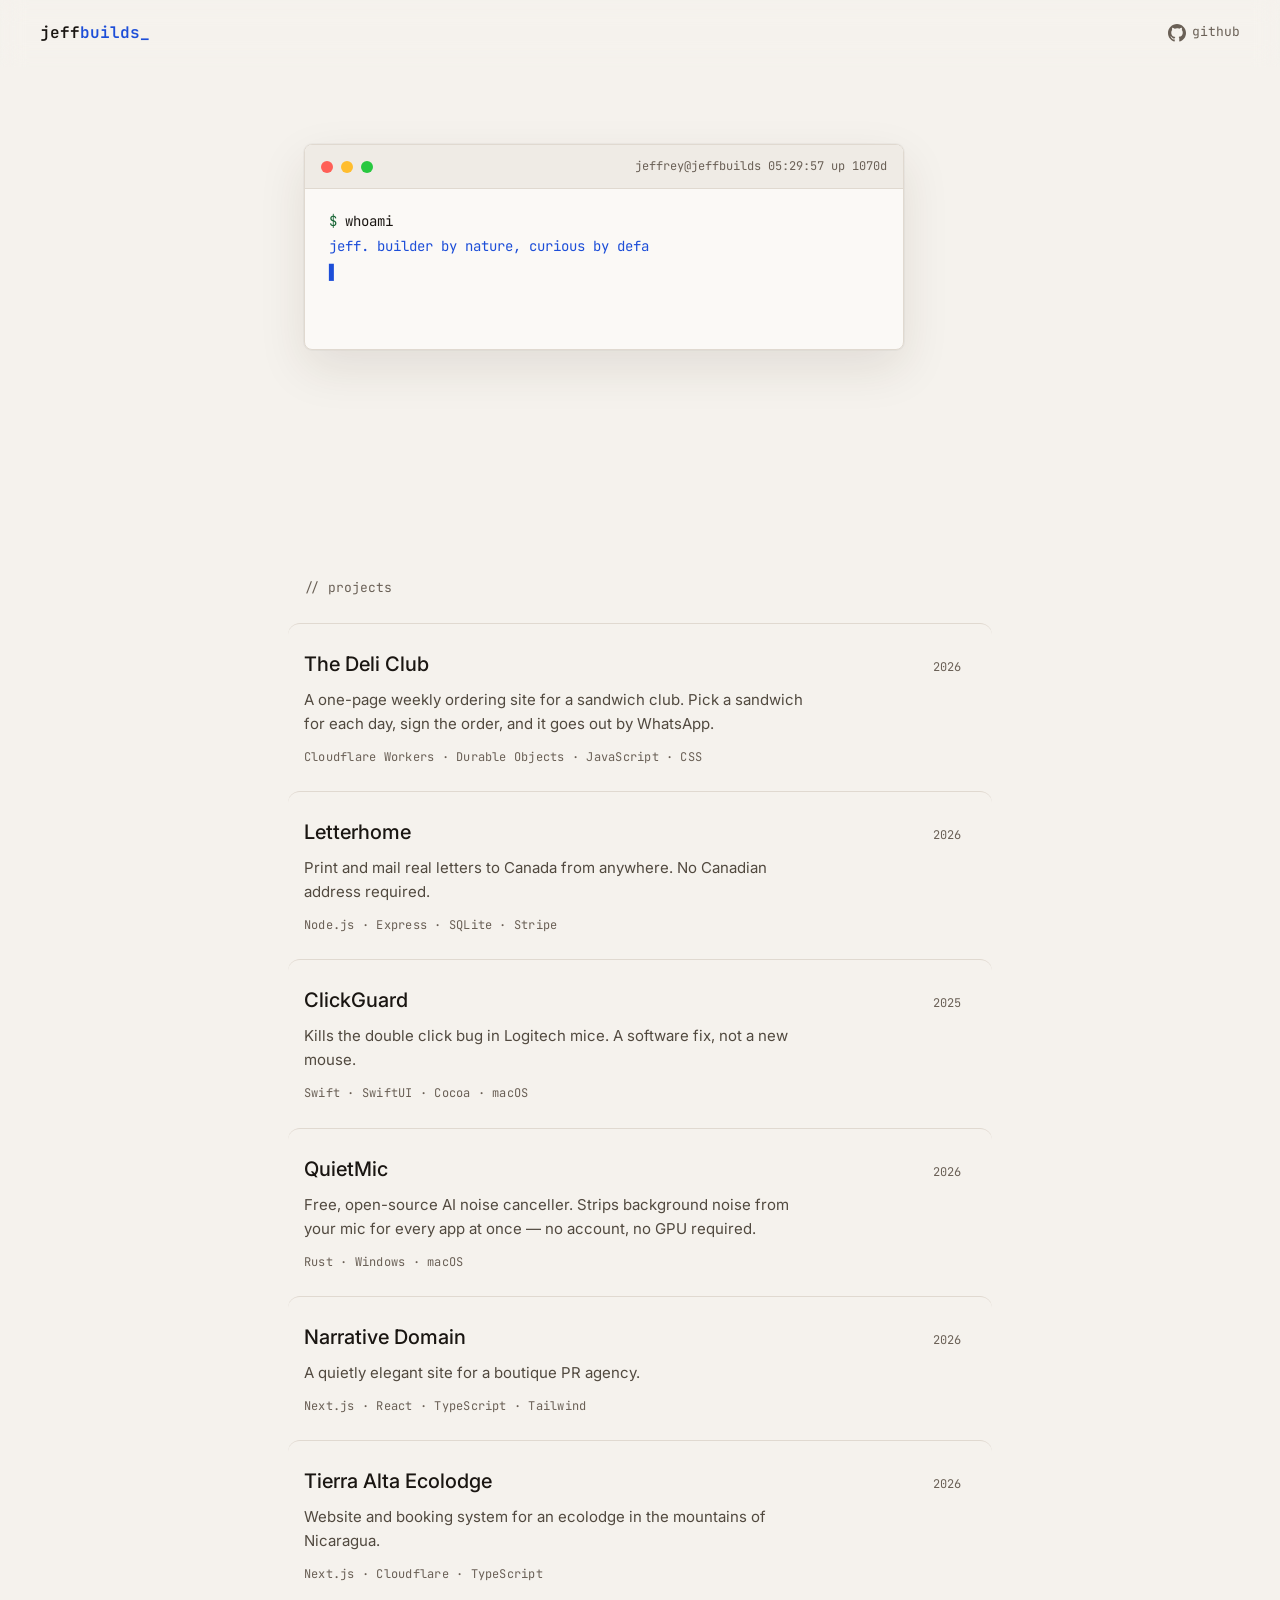
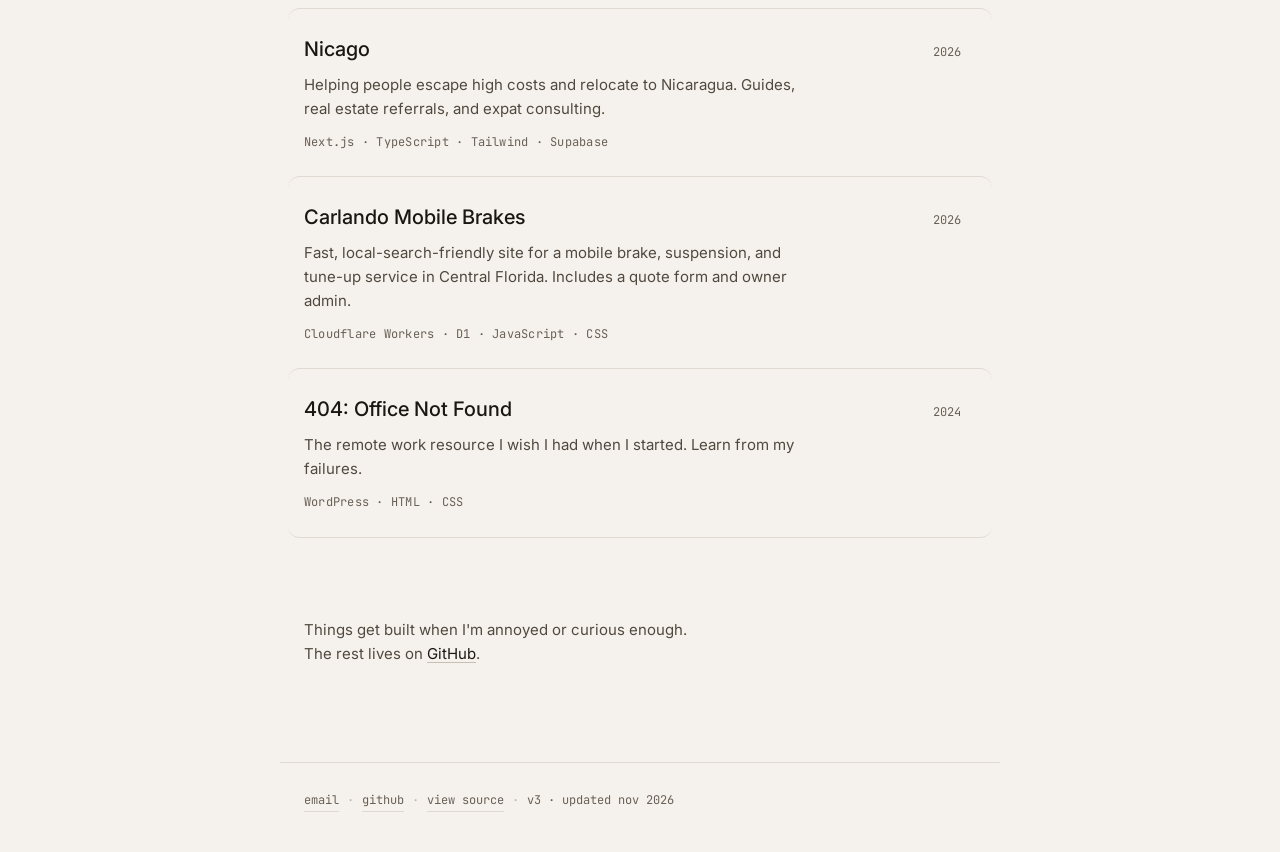
==== commit bb008833: "Reword Deli Club description; feature it first Co-Authored-By: Claude Sonnet 5.5 <noreply@anthropic." ====
--- a/index.html
+++ b/index.html
@@ -71,7 +71,7 @@
           <div class="t-line"><span class="t-prompt">$ </span><span class="t-cmd">whoami</span></div>
           <div class="t-line t-output highlight">jeff. builder by nature, curious by default.</div>
           <div class="t-line"><span class="t-prompt">$ </span><span class="t-cmd">ls ./shipped</span></div>
-          <div class="t-line t-output">Nicago/ Tierra Alta/ Letterhome/ Clickguard/ QuietMic/ Carlando/ The Deli Club/ Narrative Domain/ 404: Office Not Found/</div>
+          <div class="t-line t-output">The Deli Club/ Nicago/ Tierra Alta/ Letterhome/ Clickguard/ QuietMic/ Carlando/ Narrative Domain/ 404: Office Not Found/</div>
           <div class="t-line"><span class="t-prompt">$ </span><span class="t-cmd">cat why.txt</span></div>
           <div class="t-line t-output highlight">the day job pays the bills. this is what i actually love.</div>
         </div>
@@ -87,6 +87,15 @@
   <section class="projects">
     <p class="section-label">// projects</p>
     <div class="projects-list" id="cards">
+
+      <a href="https://thedeliclub.org" target="_blank" rel="noopener" class="project">
+        <div class="project-head">
+          <h3 class="project-name">The Deli Club</h3>
+          <span class="project-meta">2026 <span class="project-arrow" aria-hidden="true">↗</span></span>
+        </div>
+        <p class="project-desc">A one-page weekly ordering site for a sandwich club. Pick a sandwich for each day, sign the order, and it goes out by WhatsApp.</p>
+        <p class="project-stack">Cloudflare Workers · Durable Objects · JavaScript · CSS</p>
+      </a>
 
       <a href="https://letterhome.ca" target="_blank" rel="noopener" class="project">
         <div class="project-head">
@@ -151,15 +160,6 @@
         <p class="project-stack">Cloudflare Workers · D1 · JavaScript · CSS</p>
       </a>
 
-      <a href="https://thedeliclub.org" target="_blank" rel="noopener" class="project">
-        <div class="project-head">
-          <h3 class="project-name">The Deli Club</h3>
-          <span class="project-meta">2026 <span class="project-arrow" aria-hidden="true">↗</span></span>
-        </div>
-        <p class="project-desc">A one-page weekly lunch ordering site for a home deli in Managua. Pick a sandwich for each day, sign the order, and it goes out by WhatsApp.</p>
-        <p class="project-stack">Cloudflare Workers · Durable Objects · JavaScript · CSS</p>
-      </a>
-
       <a href="https://404officenotfound.com" target="_blank" rel="noopener" class="project">
         <div class="project-head">
           <h3 class="project-name">404: Office Not Found</h3>
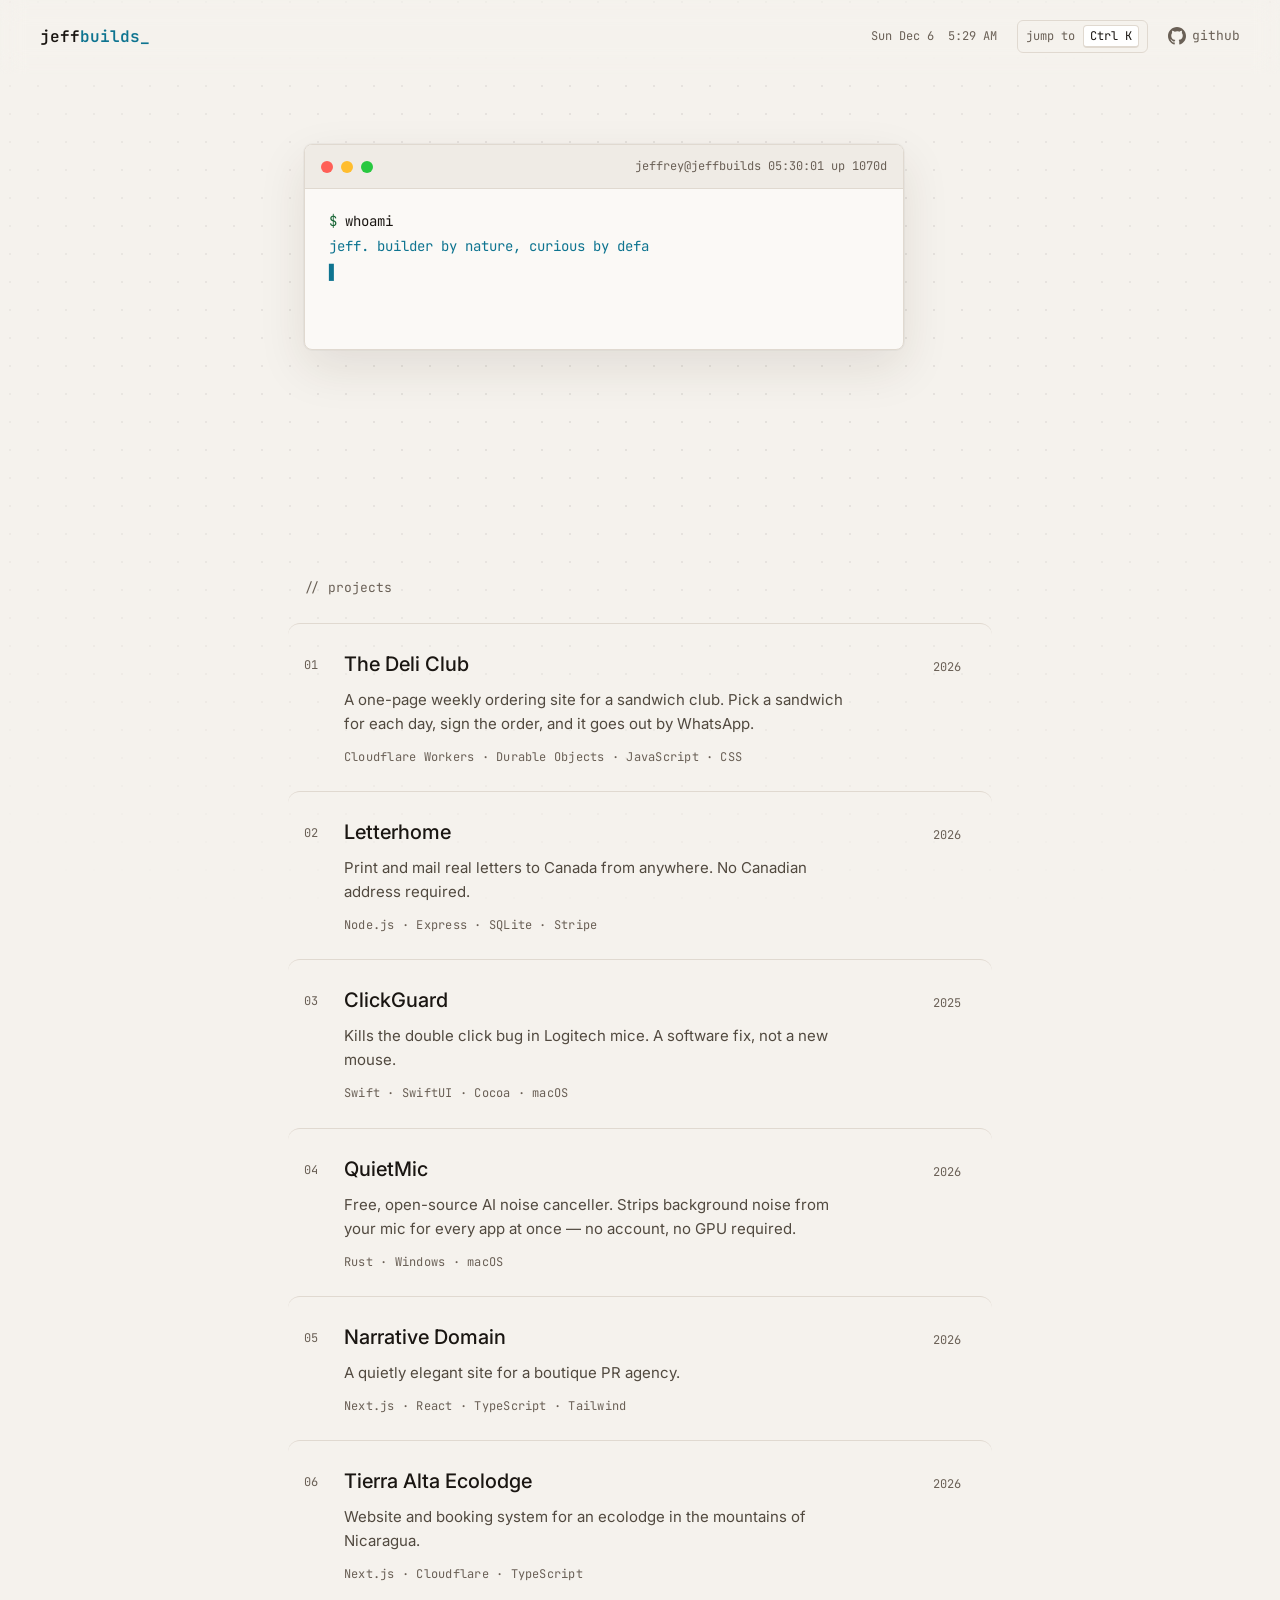
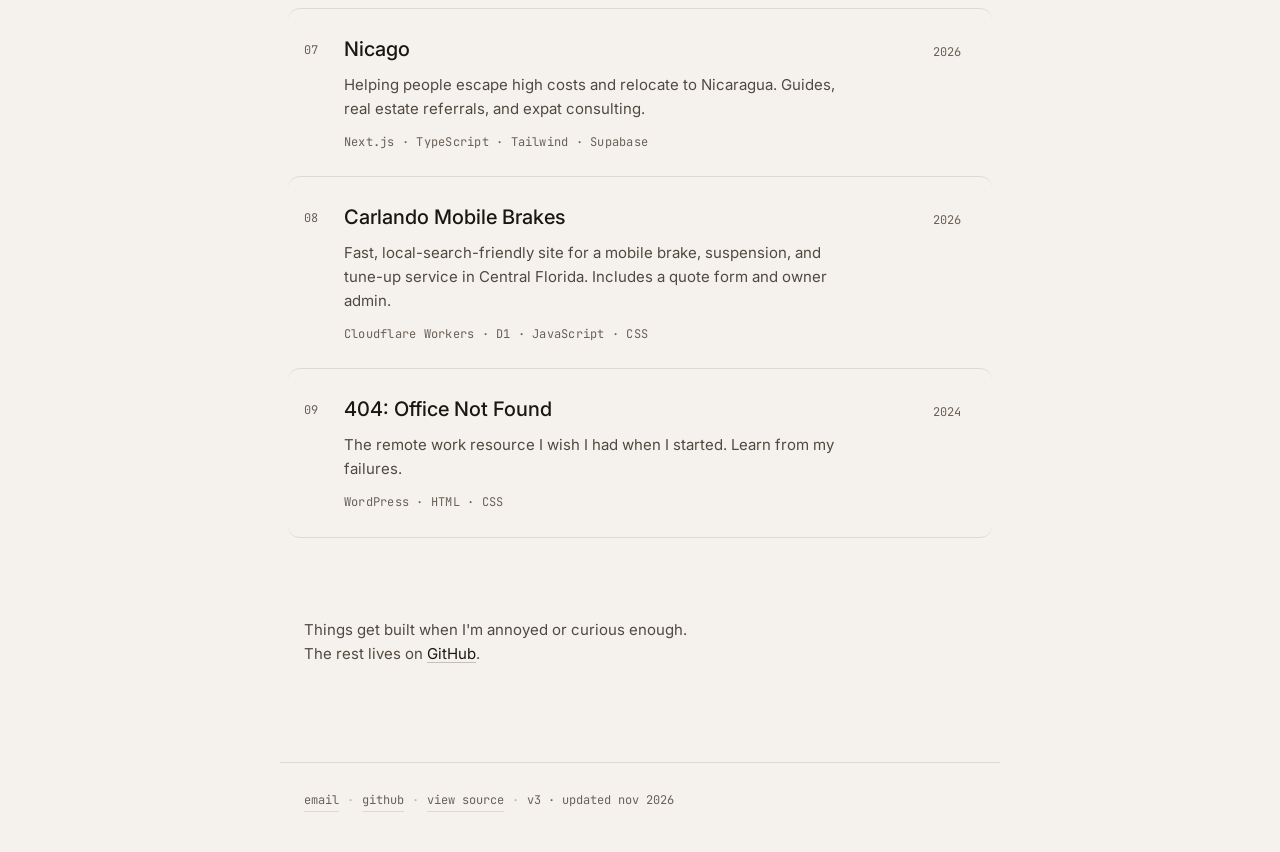
==== commit 6f5515d9: "Cyberpunk/unix terminal layer: neon palette, dot-grid bg, spotlight rows, name scramble, scroll prog" ====
--- a/index.html
+++ b/index.html
@@ -51,10 +51,16 @@
 
   <nav aria-label="Primary">
     <span class="logo">jeff<span class="accent">builds</span><span class="cursor-blink">_</span></span>
-    <a class="nav-github" href="https://github.com/officenotfound" target="_blank" rel="noopener" aria-label="GitHub profile (opens in new tab)">
-      <svg width="18" height="18" viewBox="0 0 24 24" fill="currentColor"><path d="M12 0C5.374 0 0 5.373 0 12c0 5.302 3.438 9.8 8.207 11.387.599.111.793-.261.793-.577v-2.234c-3.338.726-4.033-1.416-4.033-1.416-.546-1.387-1.333-1.756-1.333-1.756-1.089-.745.083-.729.083-.729 1.205.084 1.839 1.237 1.839 1.237 1.07 1.834 2.807 1.304 3.492.997.107-.775.418-1.305.762-1.604-2.665-.305-5.467-1.334-5.467-5.931 0-1.311.469-2.381 1.236-3.221-.124-.303-.535-1.524.117-3.176 0 0 1.008-.322 3.301 1.23A11.509 11.509 0 0112 5.803c1.02.005 2.047.138 3.006.404 2.291-1.552 3.297-1.23 3.297-1.23.653 1.653.242 2.874.118 3.176.77.84 1.235 1.911 1.235 3.221 0 4.609-2.807 5.624-5.479 5.921.43.372.823 1.102.823 2.222v3.293c0 .319.192.694.801.576C20.566 21.797 24 17.3 24 12c0-6.627-5.373-12-12-12z"/></svg>
-      github
-    </a>
+    <div class="nav-right">
+      <span class="menu-clock" id="menu-clock" aria-hidden="true"></span>
+      <button type="button" class="palette-btn" id="palette-btn" aria-label="Open command palette" aria-keyshortcuts="Control+K Meta+K">
+        <span class="pal-label">jump to</span><kbd id="palette-key">Ctrl K</kbd>
+      </button>
+      <a class="nav-github" href="https://github.com/officenotfound" target="_blank" rel="noopener" aria-label="GitHub profile (opens in new tab)">
+        <svg width="18" height="18" viewBox="0 0 24 24" fill="currentColor"><path d="M12 0C5.374 0 0 5.373 0 12c0 5.302 3.438 9.8 8.207 11.387.599.111.793-.261.793-.577v-2.234c-3.338.726-4.033-1.416-4.033-1.416-.546-1.387-1.333-1.756-1.333-1.756-1.089-.745.083-.729.083-.729 1.205.084 1.839 1.237 1.839 1.237 1.07 1.834 2.807 1.304 3.492.997.107-.775.418-1.305.762-1.604-2.665-.305-5.467-1.334-5.467-5.931 0-1.311.469-2.381 1.236-3.221-.124-.303-.535-1.524.117-3.176 0 0 1.008-.322 3.301 1.23A11.509 11.509 0 0112 5.803c1.02.005 2.047.138 3.006.404 2.291-1.552 3.297-1.23 3.297-1.23.653 1.653.242 2.874.118 3.176.77.84 1.235 1.911 1.235 3.221 0 4.609-2.807 5.624-5.479 5.921.43.372.823 1.102.823 2.222v3.293c0 .319.192.694.801.576C20.566 21.797 24 17.3 24 12c0-6.627-5.373-12-12-12z"/></svg>
+        github
+      </a>
+    </div>
   </nav>
 
   <main id="main">
--- a/style.css
+++ b/style.css
@@ -11,8 +11,9 @@
   --text-2: #b0a99e;
   --muted: #8f897f;
   --ease: cubic-bezier(0.22, 1, 0.36, 1);
-  --accent: #4d9fff;
-  --accent-dim: rgba(77, 159, 255, 0.12);
+  --accent: #3ddcff;
+  --accent-dim: rgba(61, 220, 255, 0.12);
+  --neon-2: #ff3d9a;
   --green: #4ade80;
   --green-dim: rgba(74, 222, 128, 0.15);
   --green-line: rgba(74, 222, 128, 0.25);
@@ -36,8 +37,9 @@
     --text: #1a1612;
     --text-2: #51493f;
     --muted: #6a6056;
-    --accent: #1d4ed8;
-    --accent-dim: rgba(29, 78, 216, 0.1);
+    --accent: #0e7490;
+    --accent-dim: rgba(14, 116, 144, 0.1);
+    --neon-2: #be185d;
     --green: #166534;
     --green-dim: rgba(22, 101, 52, 0.09);
     --green-line: rgba(22, 101, 52, 0.3);
@@ -473,8 +475,8 @@
   background: radial-gradient(ellipse at center, transparent 55%, rgba(0,0,0,0.35) 100%);
 }
 body.crt .crt-overlay { opacity: 1; animation: crtFlicker 0.12s infinite steps(2); }
-body.crt { text-shadow: 0 0 2px rgba(77,159,255,0.45); }
-@media (prefers-color-scheme: light) { body.crt { text-shadow: 0 0 2px rgba(37,99,235,0.35); } }
+body.crt { text-shadow: 0 0 2px rgba(61,220,255,0.45); }
+@media (prefers-color-scheme: light) { body.crt { text-shadow: 0 0 2px rgba(14,116,144,0.35); } }
 @keyframes crtFlicker {
   0%   { opacity: 0.92; }
   100% { opacity: 1; }
@@ -538,3 +540,201 @@
   body { background: #fff; color: #000; }
   .js .project { opacity: 1; transform: none; }
 }
+
+/* ── flair ── */
+:root { --pop-shadow: 0 24px 64px rgba(0, 0, 0, 0.5); }
+@media (prefers-color-scheme: light) { :root { --pop-shadow: 0 24px 64px rgba(60, 40, 20, 0.18); } }
+
+.bg-grid {
+  position: fixed;
+  inset: 0;
+  width: 100%;
+  height: 100%;
+  z-index: 0;
+  pointer-events: none;
+  -webkit-mask-image: radial-gradient(ellipse 85% 75% at 50% 35%, #000 25%, transparent 100%);
+  mask-image: radial-gradient(ellipse 85% 75% at 50% 35%, #000 25%, transparent 100%);
+}
+
+.scroll-progress {
+  position: fixed;
+  top: 0;
+  left: 0;
+  right: 0;
+  height: 2px;
+  background: var(--accent);
+  transform: scaleX(0);
+  transform-origin: left;
+  z-index: 101;
+  pointer-events: none;
+}
+
+.projects-list { counter-reset: proj; }
+.project { position: relative; isolation: isolate; counter-increment: proj; padding-left: 56px; }
+.project::before {
+  content: '';
+  position: absolute;
+  inset: 0;
+  z-index: -1;
+  border-radius: inherit;
+  pointer-events: none;
+  opacity: 0;
+  background: radial-gradient(320px circle at var(--mx, 50%) var(--my, 50%), color-mix(in srgb, var(--accent) 13%, transparent), transparent 70%);
+  transition: opacity 0.25s var(--ease);
+}
+.project:hover::before { opacity: 1; }
+.project::after {
+  content: counter(proj, decimal-leading-zero);
+  position: absolute;
+  left: 16px;
+  top: 31px;
+  font-family: var(--font-mono);
+  font-size: 12px;
+  line-height: 20px;
+  color: var(--muted);
+  transition: color 0.18s var(--ease);
+}
+.project:hover::after, .project:focus-visible::after { color: var(--accent); }
+
+.nav-right { display: flex; align-items: center; gap: 20px; }
+.palette-btn {
+  display: inline-flex;
+  align-items: center;
+  gap: 8px;
+  padding: 4px 8px;
+  font: inherit;
+  font-family: var(--font-mono);
+  font-size: 12px;
+  color: var(--muted);
+  background: transparent;
+  border: 1px solid var(--border);
+  border-radius: 6px;
+  cursor: pointer;
+  transition: color 0.18s var(--ease), border-color 0.18s var(--ease), background-color 0.18s var(--ease);
+}
+.palette-btn:hover { color: var(--text); border-color: var(--border-hover); background: var(--surface); }
+.palette-btn kbd { color: var(--text); }
+kbd {
+  display: inline-block;
+  min-width: 20px;
+  padding: 0 6px;
+  font: inherit;
+  font-family: var(--font-mono);
+  font-size: 12px;
+  line-height: 20px;
+  text-align: center;
+  color: var(--text);
+  background: var(--surface);
+  border: 1px solid var(--border);
+  border-bottom-width: 2px;
+  border-radius: 4px;
+}
+
+html:has(dialog[open]) { overflow: hidden; }
+.palette {
+  position: fixed;
+  inset: 0;
+  margin: 15vh auto auto;
+  width: min(560px, calc(100vw - 32px));
+  padding: 0;
+  overflow: hidden;
+  color: var(--text);
+  background: var(--surface);
+  border: 1px solid var(--border-hover);
+  border-radius: 16px;
+  box-shadow: var(--pop-shadow);
+  font-family: var(--font-mono);
+}
+.palette[open] { animation: rise 0.18s var(--ease); }
+.palette::backdrop {
+  background: color-mix(in srgb, var(--bg) 72%, transparent);
+  -webkit-backdrop-filter: blur(6px);
+  backdrop-filter: blur(6px);
+}
+.pal-search { display: flex; align-items: center; gap: 12px; padding: 0 16px; border-bottom: 1px solid var(--border); }
+.pal-prompt { color: var(--green); }
+.pal-input {
+  flex: 1;
+  min-width: 0;
+  height: 52px;
+  padding: 0;
+  font: inherit;
+  font-size: 14px;
+  color: var(--text);
+  background: transparent;
+  border: 0;
+  outline: 0;
+  caret-color: var(--accent);
+}
+.pal-input::placeholder { color: var(--muted); }
+.pal-list { list-style: none; max-height: min(50vh, 360px); overflow-y: auto; padding: 8px; scrollbar-width: thin; }
+.pal-group { padding: 12px 12px 4px; font-size: 12px; color: var(--muted); }
+.pal-item {
+  display: flex;
+  align-items: center;
+  justify-content: space-between;
+  gap: 16px;
+  min-height: 44px;
+  padding: 0 12px;
+  font-size: 14px;
+  border-radius: 8px;
+  cursor: pointer;
+}
+.pal-item[aria-selected="true"] { background: var(--surface-2); }
+.pal-item small { min-width: 0; font-size: 12px; color: var(--muted); overflow: hidden; text-overflow: ellipsis; white-space: nowrap; }
+.pal-empty { padding: 16px 12px; font-size: 13px; color: var(--muted); }
+.pal-foot { display: flex; flex-wrap: wrap; gap: 8px 16px; padding: 12px 16px; font-size: 12px; color: var(--muted); border-top: 1px solid var(--border); }
+.pal-foot span { display: inline-flex; align-items: center; gap: 4px; }
+
+@media (max-width: 680px) {
+  .project { padding-left: 32px; }
+  .project::after { left: 0; top: 24px; }
+  .nav-right { gap: 12px; }
+}
+@media (pointer: coarse) { .palette-btn kbd { display: none; } .palette-btn { min-height: 44px; padding: 0 12px; } }
+@media (hover: none) { .project::before { display: none; } }
+@media (prefers-reduced-motion: reduce) {
+  .palette[open] { animation: none; }
+  .scroll-progress { transition: none; }
+}
+
+/* ── cyberpunk / unix terminal layer ── */
+::selection { background: color-mix(in srgb, var(--neon-2) 40%, transparent); color: var(--text); }
+.scroll-progress { background: linear-gradient(90deg, var(--accent), var(--neon-2)); }
+
+.logo { display: inline-block; }
+.logo:hover { animation: rgb-split 0.32s steps(2, end) 1; }
+@keyframes rgb-split {
+  0%   { text-shadow: 2px 0 var(--neon-2), -2px 0 var(--accent); transform: translateX(0); }
+  50%  { text-shadow: -2px 0 var(--neon-2), 2px 0 var(--accent); transform: translateX(1px); }
+  100% { text-shadow: none; transform: none; }
+}
+
+.terminal { position: relative; transition: border-color 0.25s var(--ease), box-shadow 0.25s var(--ease); }
+.terminal::after {
+  content: '';
+  position: absolute;
+  inset: 0;
+  z-index: 7;
+  pointer-events: none;
+  border-radius: inherit;
+  background: repeating-linear-gradient(to bottom, transparent 0, transparent 2px, rgba(0, 0, 0, 0.14) 3px, rgba(0, 0, 0, 0.14) 3px);
+}
+.terminal:focus-within {
+  border-color: color-mix(in srgb, var(--accent) 55%, var(--border));
+  box-shadow: var(--term-shadow), 0 0 0 1px color-mix(in srgb, var(--accent) 22%, transparent), 0 0 36px -10px color-mix(in srgb, var(--accent) 55%, transparent);
+}
+@media (prefers-color-scheme: light) {
+  .terminal::after { display: none; }
+  .terminal:focus-within { box-shadow: var(--term-shadow), 0 0 0 1px color-mix(in srgb, var(--accent) 30%, transparent); }
+}
+
+.menu-clock {
+  font-family: var(--font-mono);
+  font-size: 12px;
+  color: var(--muted);
+  font-variant-numeric: tabular-nums;
+  white-space: nowrap;
+}
+@media (max-width: 900px) { .menu-clock { display: none; } }
+@media (prefers-reduced-motion: reduce) { .logo:hover { animation: none; } }
